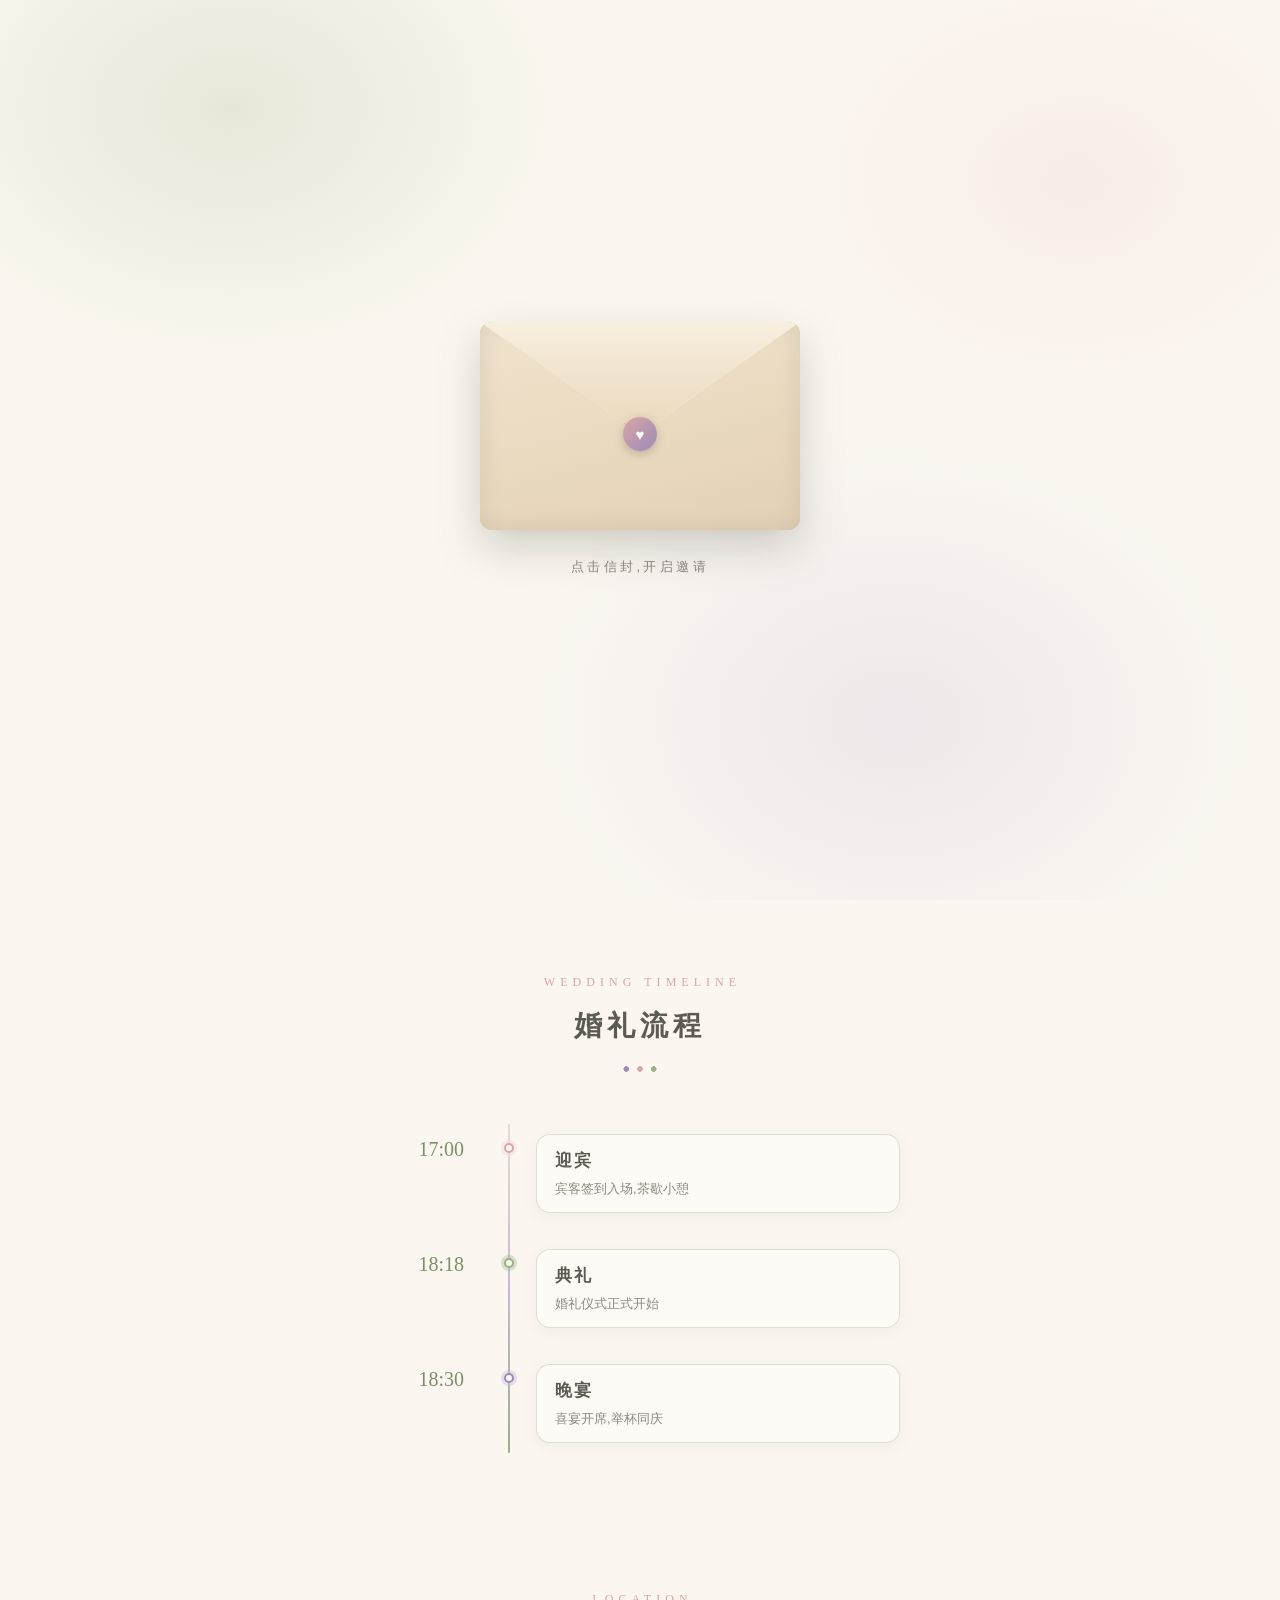
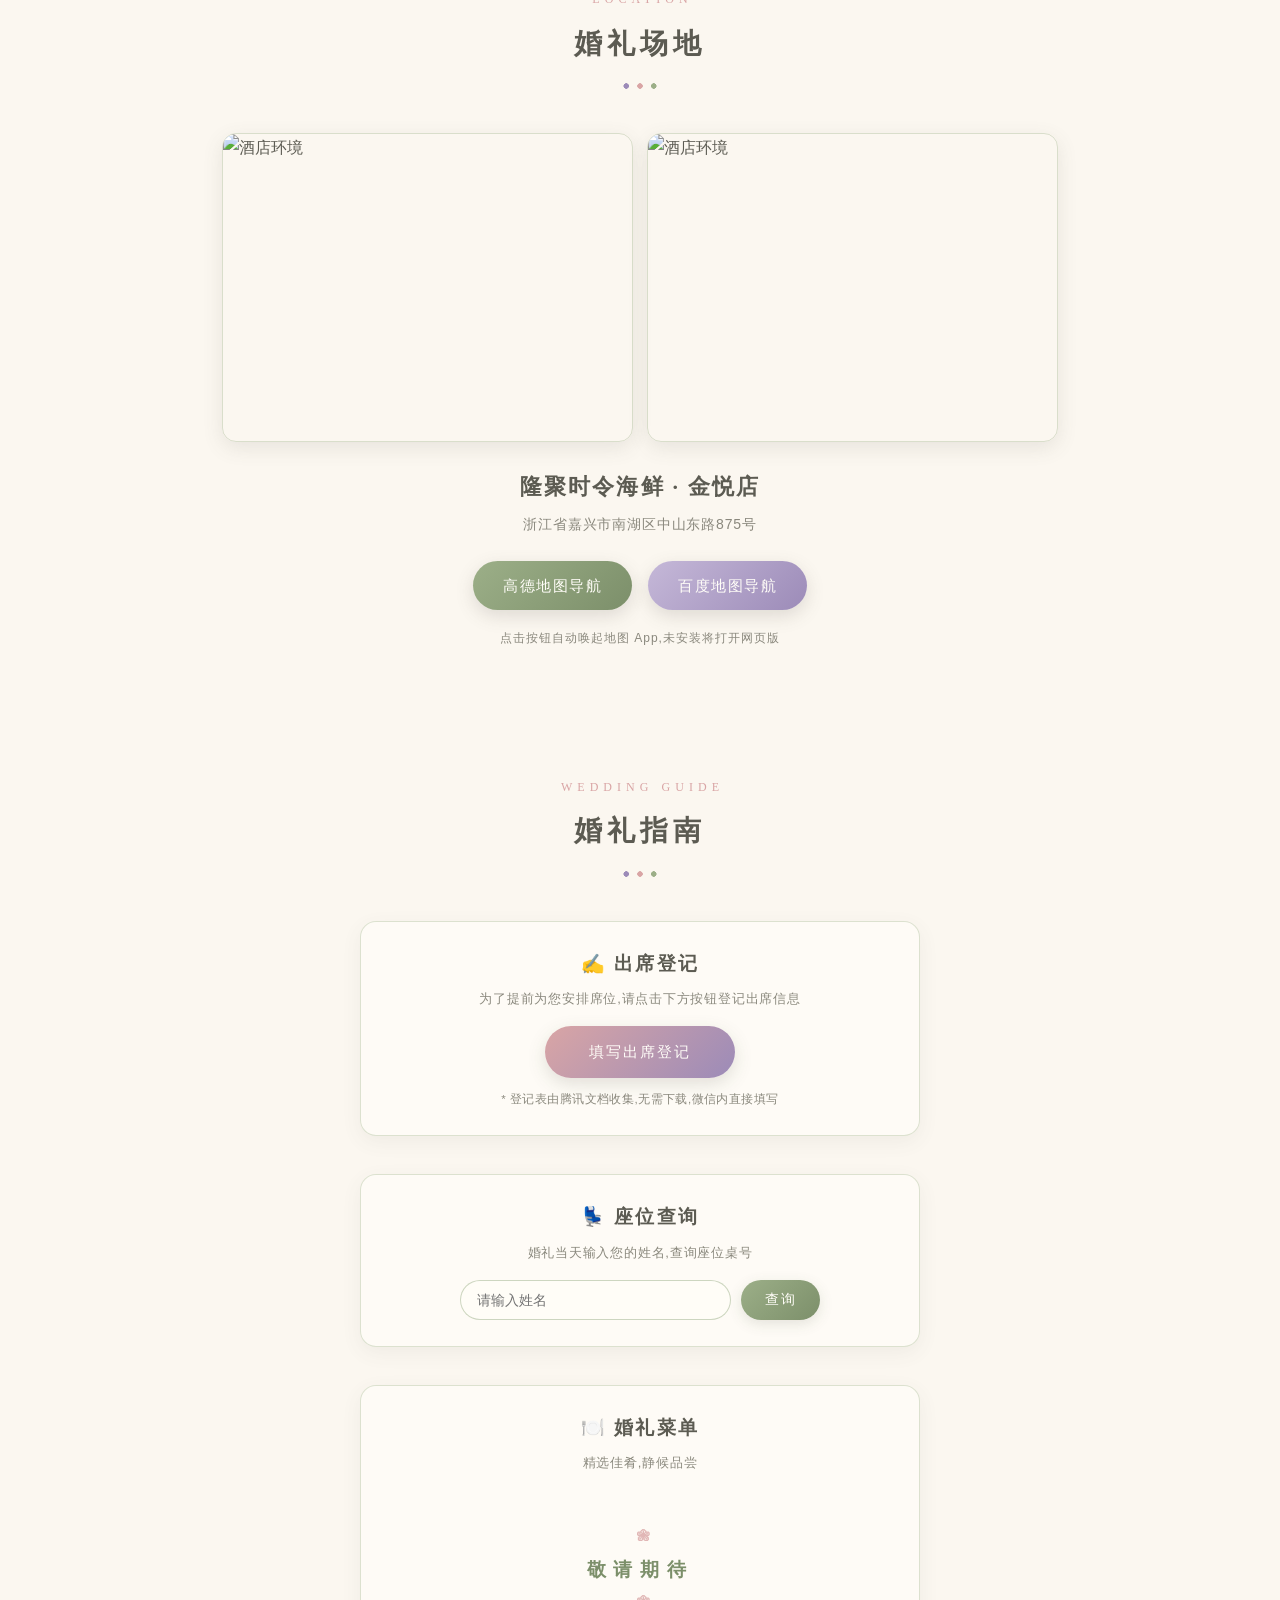
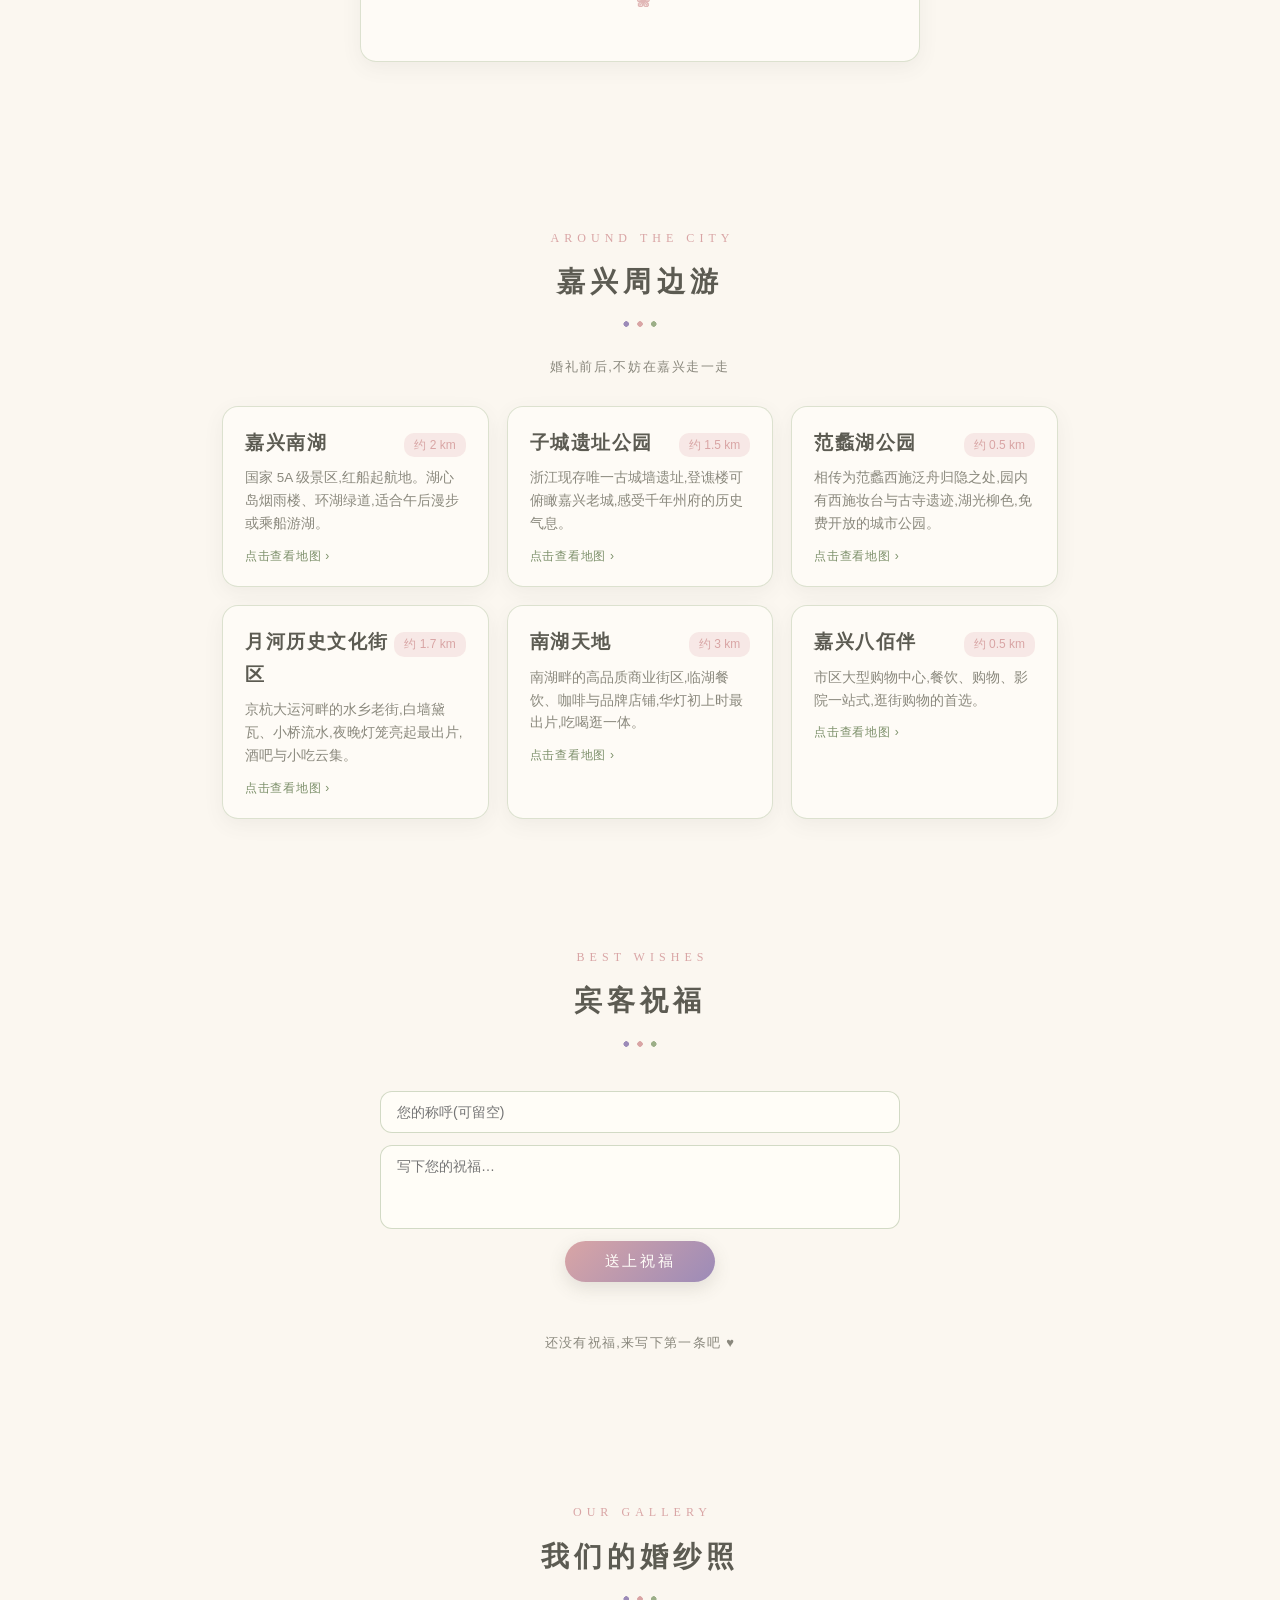
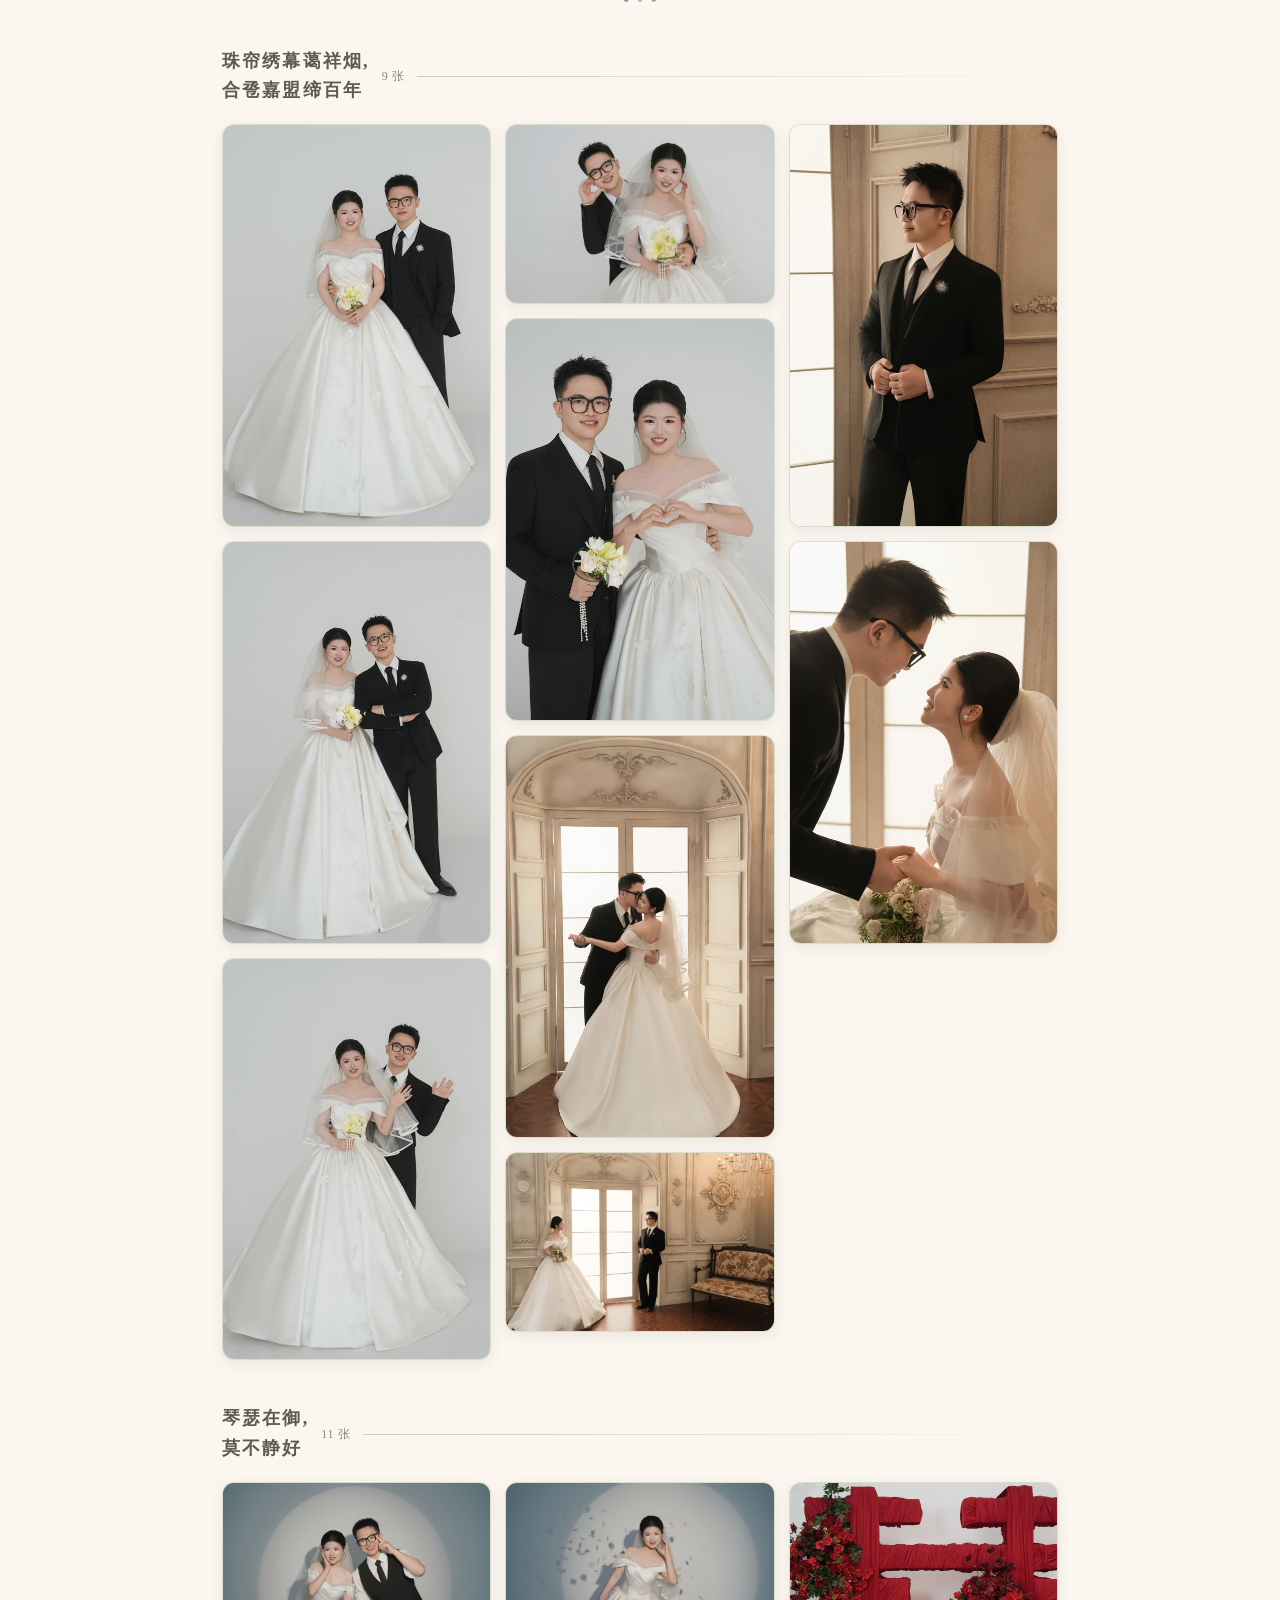
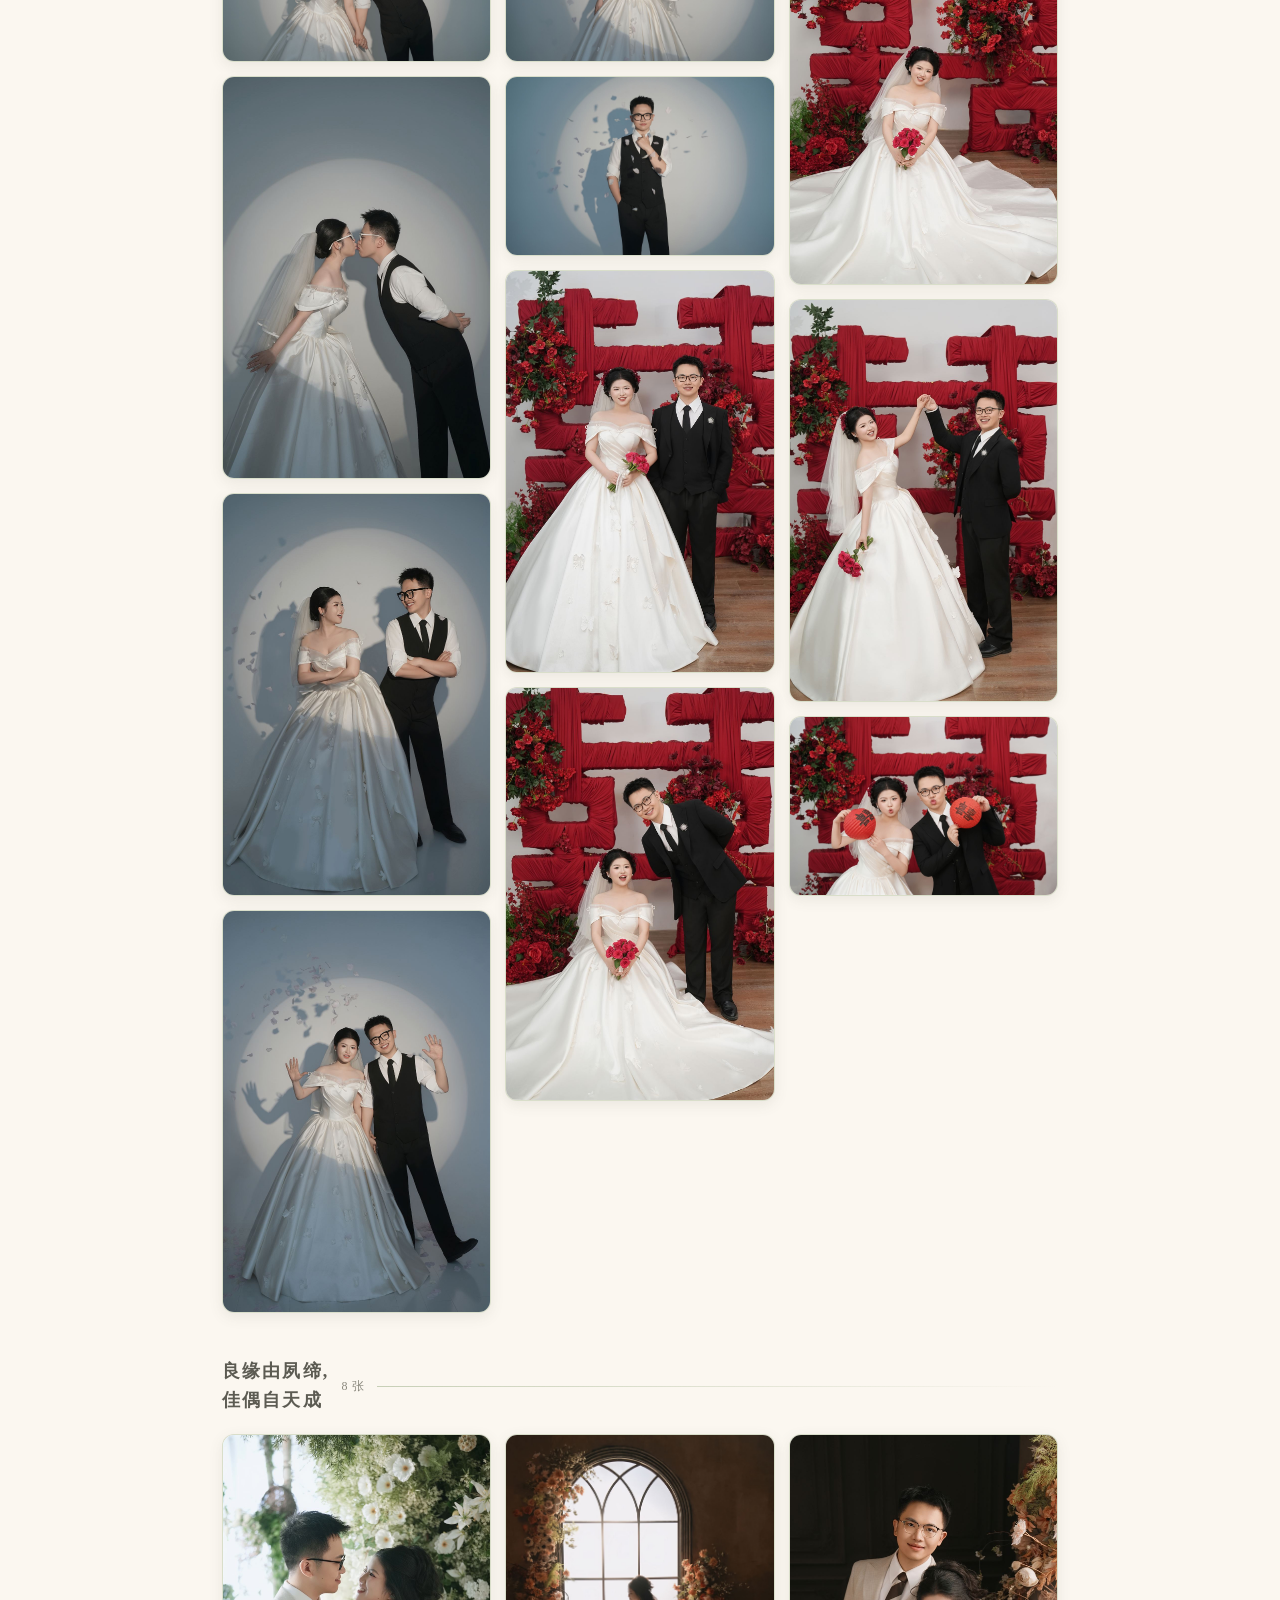
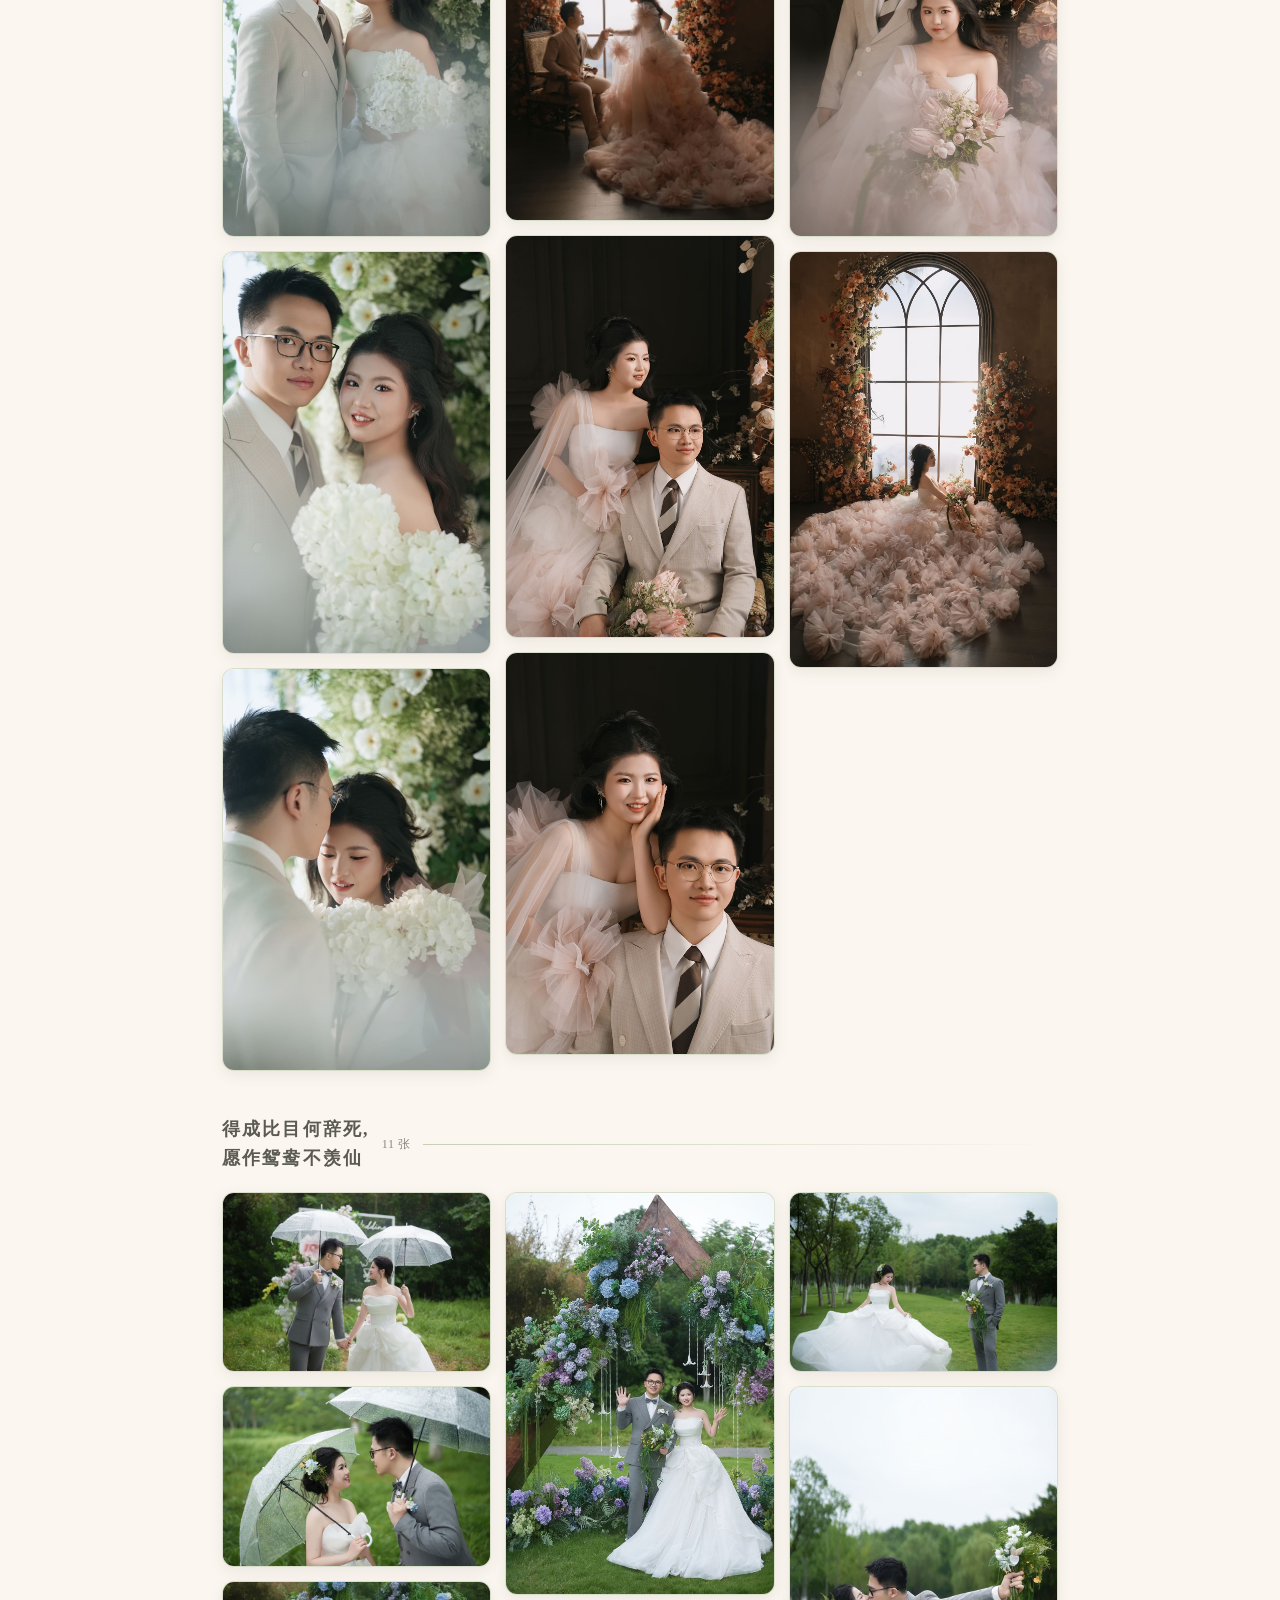
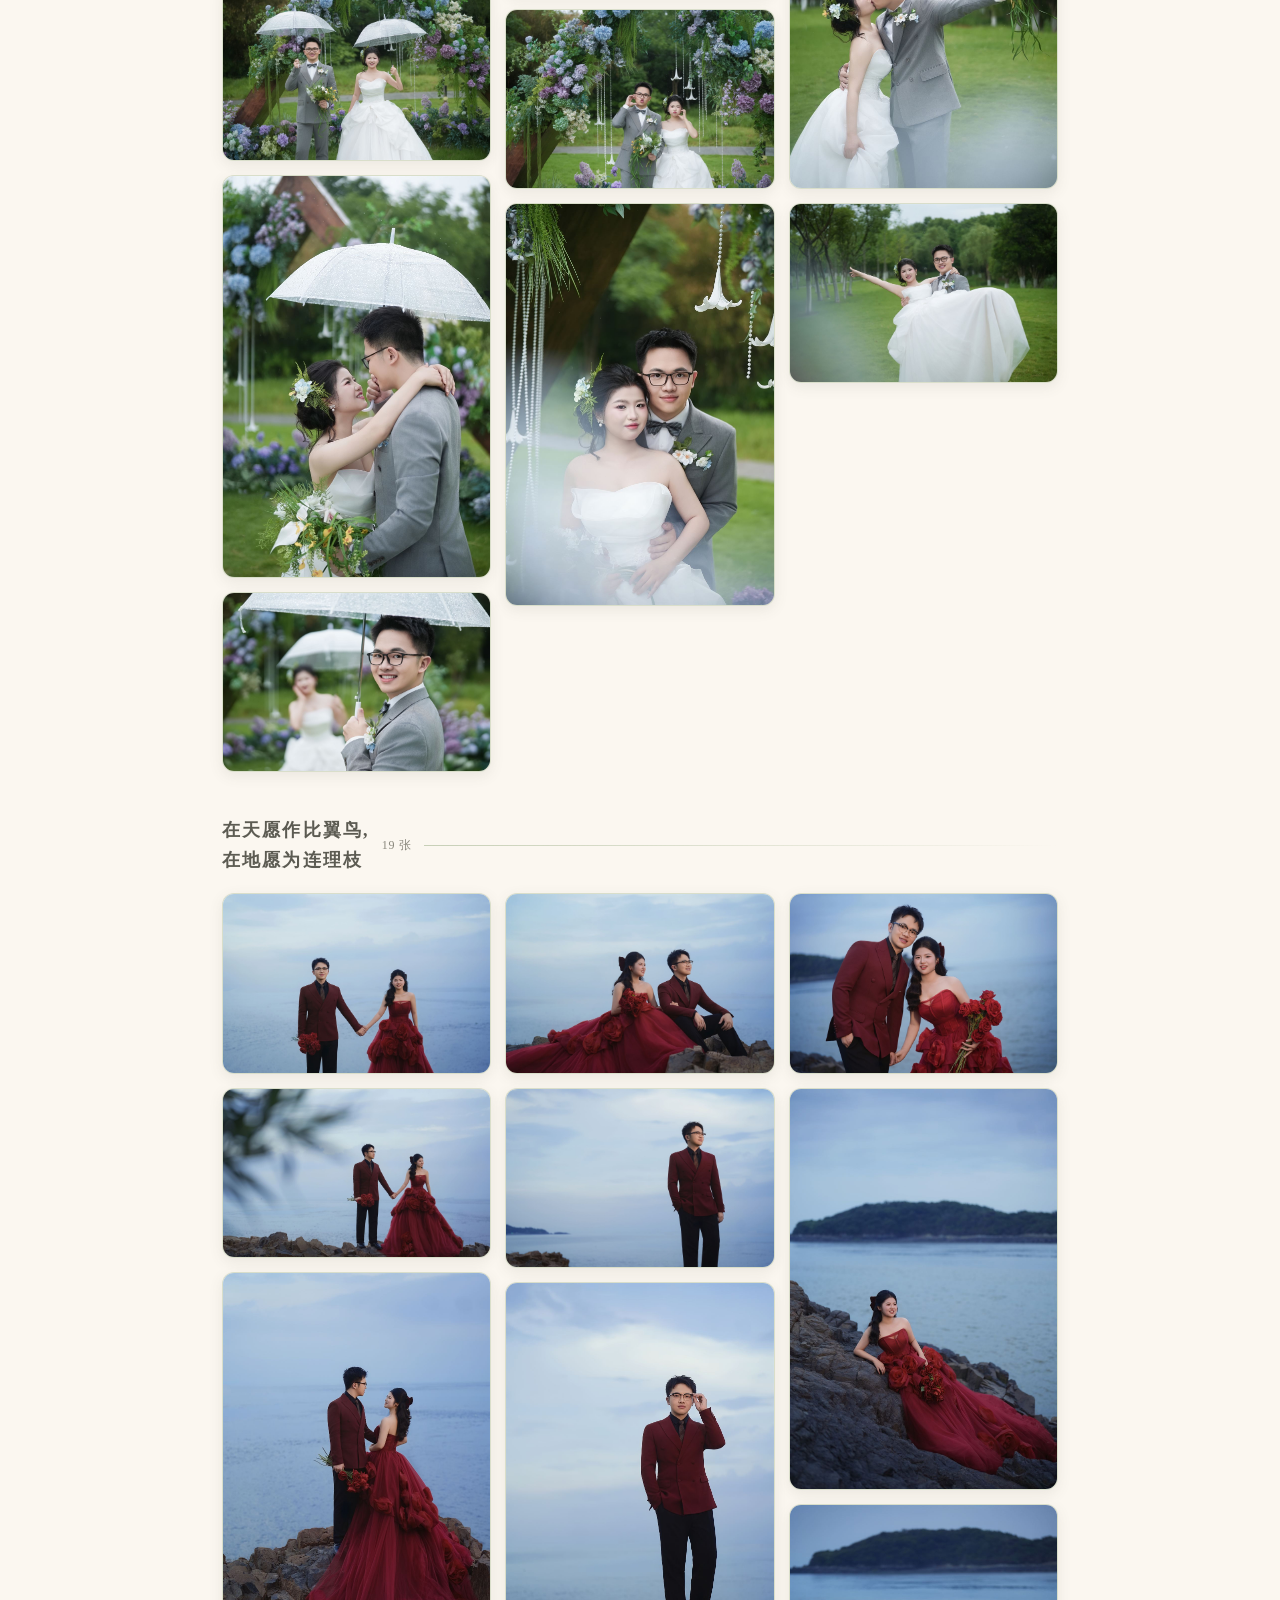
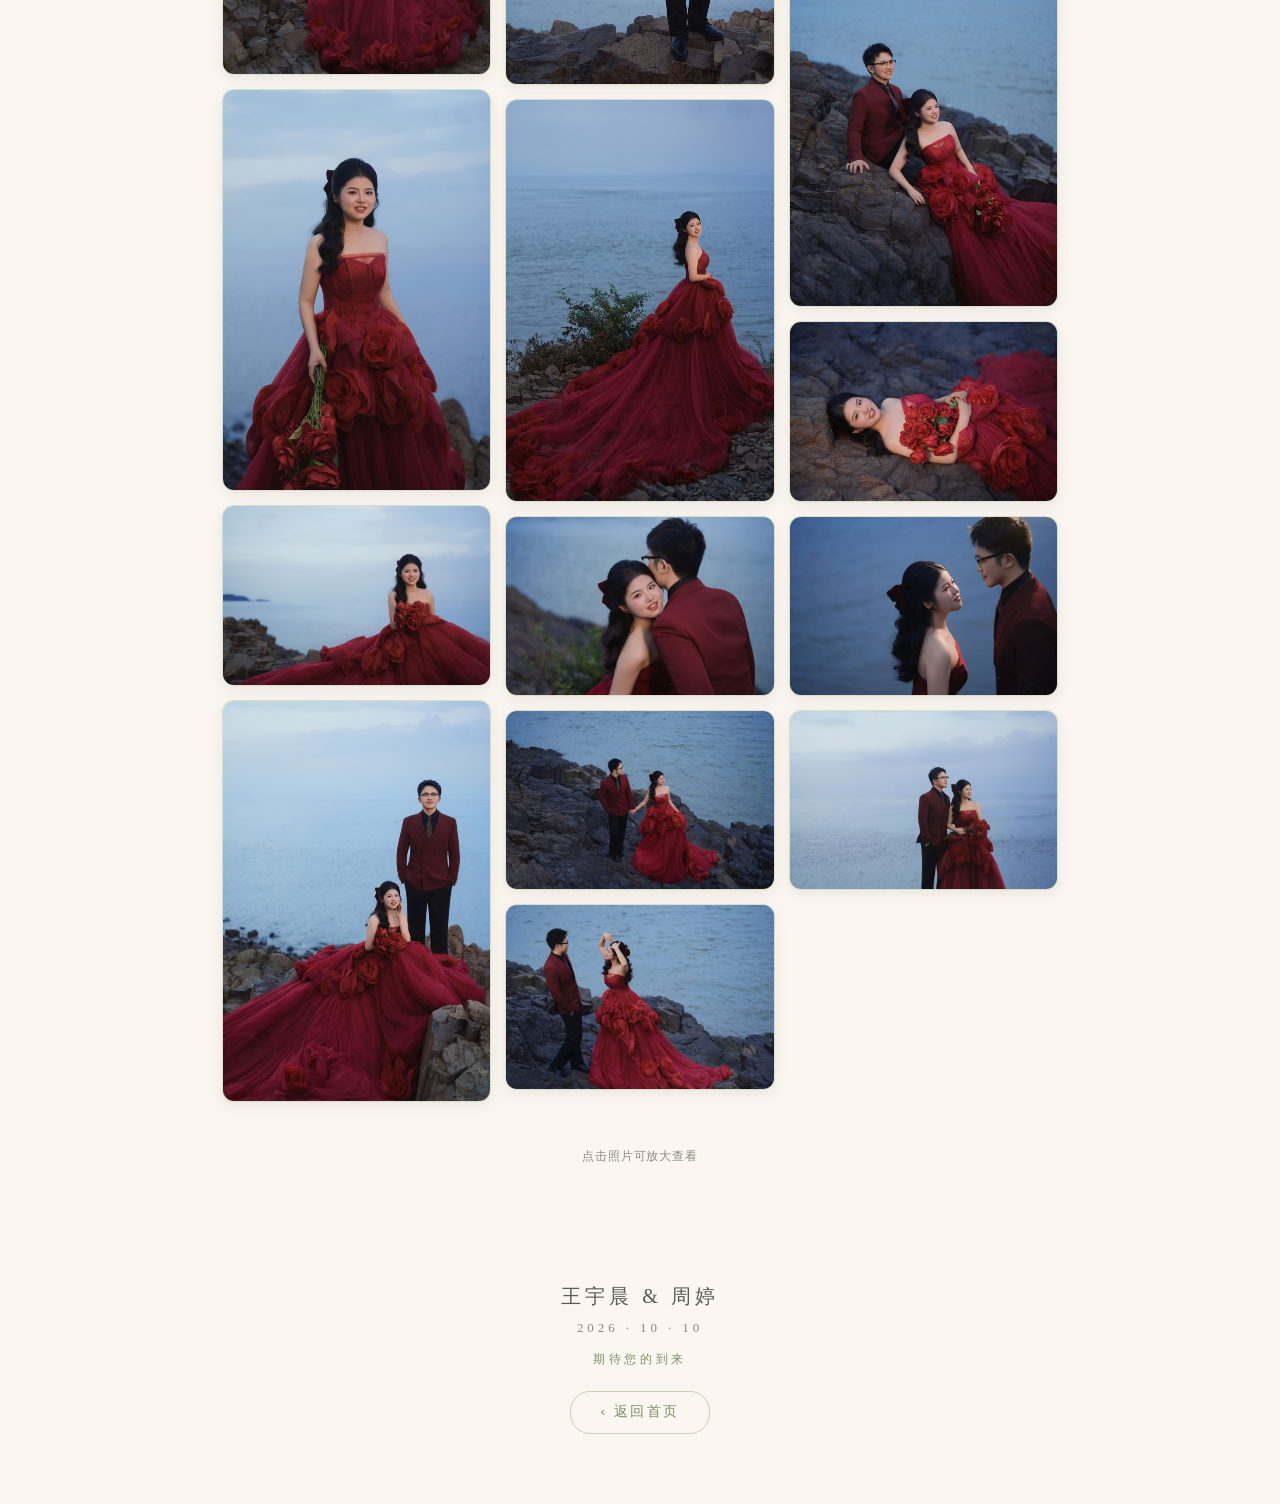
==== index.html @ 60a6f79b "婚礼请柬:印象派花园风单页,含信封开场/相册/指南/留言 - 信封开场动画 + guest 参数 - 首页照片背景 + 6 个子项目入口 - 婚纱照 5 组诗句分组网格相册 - 婚礼指南:出席登记(腾" ====
<!DOCTYPE html>
<html lang="zh-CN">
<head>
<meta charset="UTF-8">
<meta name="viewport" content="width=device-width, initial-scale=1.0, viewport-fit=cover">
<title>王宇晨 &amp; 周婷 · 婚礼邀请函</title>
<meta name="description" content="诚挚邀请您参加王宇晨与周婷的婚礼 · 2026年10月10日 18:18 · 嘉兴隆聚时令海鲜金悦店">
<meta property="og:title" content="王宇晨 &amp; 周婷 · 婚礼邀请函">
<meta property="og:description" content="2026年10月10日 18:18 · 嘉兴市南湖区中山东路875号 隆聚时令海鲜金悦店">
<meta property="og:image" content="images/wedding/w01.jpg">
<meta property="og:type" content="website">
<link rel="stylesheet" href="css/style.css">
</head>
<body>

<!-- 背景音乐开关(音乐文件就绪后自动显示) -->
<button id="music-btn" class="music-btn" aria-label="背景音乐开关" hidden>
  <span class="music-icon">♪</span>
</button>

<!-- 顶部锚点导航 -->
<nav id="topnav" class="topnav">
  <a href="#hero" class="active">首页</a>
  <a href="#schedule">流程</a>
  <a href="#hotel">位置</a>
  <a href="#guide">指南</a>
  <a href="#travel">周边</a>
  <a href="#wishes">祝福</a>
  <a href="#photos">相册</a>
</nav>

<!-- 花瓣飘落容器 -->
<div id="petals" class="petals" aria-hidden="true"></div>

<main>
  <!-- ============ 首页(参考图形式:照片背景 + 子项目入口) ============ -->
  <section id="hero" class="hero">
    <div class="hero-bg"></div>
    <div class="hero-shade"></div>
    <div class="hero-inner">
      <p class="hero-en">WEDDING INVITATION</p>
      <h1 class="hero-title"><span id="h-groom">王宇晨</span> <span class="amp">&amp;</span> <span id="h-bride">周婷</span></h1>
      <p class="hero-sub">诚挚邀请您见证我们的幸福时刻</p>
      <p class="hero-date">2026年10月10日 · 星期六 · 18:18</p>
      <div id="countdown" class="countdown" aria-label="婚礼倒计时">
        <div class="cd-item"><span id="cd-days">--</span><em>天</em></div>
        <div class="cd-item"><span id="cd-hours">--</span><em>时</em></div>
        <div class="cd-item"><span id="cd-mins">--</span><em>分</em></div>
        <div class="cd-item"><span id="cd-secs">--</span><em>秒</em></div>
      </div>
      <nav class="hero-menu" aria-label="子项目入口">
        <a class="hero-entry" href="#schedule">
          <span class="he-icon">🕊</span><span class="he-title">婚礼流程</span><span class="he-arrow">›</span>
        </a>
        <a class="hero-entry" href="#hotel">
          <span class="he-icon">📍</span><span class="he-title">酒店位置</span><span class="he-arrow">›</span>
        </a>
        <a class="hero-entry" href="#guide">
          <span class="he-icon">📋</span><span class="he-title">婚礼指南</span><span class="he-arrow">›</span>
        </a>
        <a class="hero-entry" href="#travel">
          <span class="he-icon">🗺</span><span class="he-title">周边旅游</span><span class="he-arrow">›</span>
        </a>
        <a class="hero-entry" href="#wishes">
          <span class="he-icon">✉️</span><span class="he-title">宾客祝福</span><span class="he-arrow">›</span>
        </a>
        <a class="hero-entry" href="#photos">
          <span class="he-icon">📷</span><span class="he-title">婚纱照</span><span class="he-arrow">›</span>
        </a>
      </nav>
      <p class="hero-venue">嘉兴 · 隆聚时令海鲜金悦店</p>
    </div>
  </section>

  <!-- ============ 婚礼流程 ============ -->
  <section id="schedule" class="section">
    <header class="sec-head">
      <p class="sec-en">WEDDING TIMELINE</p>
      <h2 class="sec-title">婚礼流程</h2>
      <span class="sec-deco" aria-hidden="true"></span>
    </header>
    <ol id="timeline" class="timeline"></ol>
  </section>

  <!-- ============ 酒店位置 ============ -->
  <section id="hotel" class="section">
    <header class="sec-head">
      <p class="sec-en">LOCATION</p>
      <h2 class="sec-title">婚礼场地</h2>
      <span class="sec-deco" aria-hidden="true"></span>
    </header>
    <div class="hotel-photos">
      <img src="images/hotel/hotel-1.jpg" alt="酒店环境" loading="lazy">
      <img src="images/hotel/hotel-2.jpg" alt="酒店环境" loading="lazy">
    </div>
    <h3 class="hotel-name">隆聚时令海鲜 · 金悦店</h3>
    <p class="hotel-addr">浙江省嘉兴市南湖区中山东路875号</p>
    <div class="hotel-btns">
      <a class="nav-btn gaode" href="https://uri.amap.com/search?keyword=隆聚时令海鲜金悦店" target="_blank" rel="noopener">高德地图导航</a>
      <a class="nav-btn baidu" href="https://api.map.baidu.com/uri?address=隆聚时令海鲜金悦店" target="_blank" rel="noopener">百度地图导航</a>
    </div>
    <p class="sec-tip">点击按钮自动唤起地图 App,未安装将打开网页版</p>
  </section>

  <!-- ============ 婚礼指南:出席登记 / 座位查询 / 菜单 ============ -->
  <section id="guide" class="section">
    <header class="sec-head">
      <p class="sec-en">WEDDING GUIDE</p>
      <h2 class="sec-title">婚礼指南</h2>
      <span class="sec-deco" aria-hidden="true"></span>
    </header>

    <!-- 出席登记 -->
    <div class="guide-block">
      <h3 class="guide-title">✍️ 出席登记</h3>
      <p class="guide-desc">为了提前为您安排席位,请点击下方按钮登记出席信息</p>
      <a id="rsvp-btn" class="rsvp-btn" href="#" target="_blank" rel="noopener">填写出席登记</a>
      <p class="guide-note">* 登记表由腾讯文档收集,无需下载,微信内直接填写</p>
    </div>

    <!-- 座位查询 -->
    <div class="guide-block">
      <h3 class="guide-title">💺 座位查询</h3>
      <p class="guide-desc">婚礼当天输入您的姓名,查询座位桌号</p>
      <div class="seat-search">
        <input id="seat-input" type="text" maxlength="12" placeholder="请输入姓名" autocomplete="off">
        <button id="seat-btn" type="button">查询</button>
      </div>
      <div id="seat-result" class="seat-result" hidden></div>
    </div>

    <!-- 婚礼菜单 -->
    <div class="guide-block">
      <h3 class="guide-title">🍽️ 婚礼菜单</h3>
      <p class="guide-desc">精选佳肴,静候品尝</p>
      <div id="menu-list" class="menu-list"></div>
    </div>
  </section>

  <!-- ============ 周边旅游 ============ -->
  <section id="travel" class="section">
    <header class="sec-head">
      <p class="sec-en">AROUND THE CITY</p>
      <h2 class="sec-title">嘉兴周边游</h2>
      <span class="sec-deco" aria-hidden="true"></span>
    </header>
    <p class="travel-lead">婚礼前后,不妨在嘉兴走一走</p>
    <div id="travel-list" class="travel-list"></div>
  </section>

  <!-- ============ 宾客祝福 ============ -->
  <section id="wishes" class="section">
    <header class="sec-head">
      <p class="sec-en">BEST WISHES</p>
      <h2 class="sec-title">宾客祝福</h2>
      <span class="sec-deco" aria-hidden="true"></span>
    </header>
    <form id="wish-form" class="wish-form">
      <input id="wish-name" type="text" maxlength="12" placeholder="您的称呼(可留空)" autocomplete="off">
      <textarea id="wish-text" rows="3" maxlength="200" placeholder="写下您的祝福…" required></textarea>
      <button type="submit" class="wish-submit">送上祝福</button>
    </form>
    <ul id="wish-list" class="wish-list"></ul>
  </section>

  <!-- ============ 婚纱照(最后) ============ -->
  <section id="photos" class="section">
    <header class="sec-head">
      <p class="sec-en">OUR GALLERY</p>
      <h2 class="sec-title">我们的婚纱照</h2>
      <span class="sec-deco" aria-hidden="true"></span>
    </header>
    <div id="album-groups" class="album-groups"></div>
    <p class="sec-tip">点击照片可放大查看</p>
  </section>

  <footer class="footer">
    <p class="footer-names">王宇晨 &amp; 周婷</p>
    <p class="footer-date">2026 · 10 · 10</p>
    <p class="footer-line">期待您的到来</p>
    <p class="footer-back"><a href="#hero">‹ 返回首页</a></p>
  </footer>
</main>

<!-- ============ 信封开场 ============ -->
<div id="envelope-scene" class="env-scene" hidden>
  <div id="envelope" class="env">
    <div class="env-body"></div>
    <div class="env-front"></div>
    <div class="env-letter">
      <div class="env-letter-inner">
        <p class="el-names"><span id="el-groom">王宇晨</span> &amp; <span id="el-bride">周婷</span></p>
        <p class="el-date">2026 · 10 · 10</p>
      </div>
    </div>
    <div class="env-flap"></div>
    <div class="env-seal">♥</div>
  </div>
  <p class="env-hint">点击信封,开启邀请</p>
</div>

<!-- 展开的完整信纸 -->
<div id="letter-card" class="letter-card" hidden>
  <div class="letter-card-inner">
    <span class="sec-deco" aria-hidden="true"></span>
    <p class="lc-dear">尊敬的 <span id="lc-guest">亲朋好友</span>:</p>
    <p class="lc-invite">诚邀您参加</p>
    <p class="lc-names"><span id="lc-groom">王宇晨</span> <span class="amp">&amp;</span> <span id="lc-bride">周婷</span></p>
    <p class="lc-invite">的婚礼</p>
    <div class="lc-info">
      <p class="lc-time">时间:2026年10月10日(星期六)18:18</p>
      <p class="lc-addr">地点:浙江省嘉兴市南湖区中山东路875号</p>
      <p class="lc-hotel">隆聚时令海鲜 · 金悦店</p>
    </div>
    <p class="lc-sign">期待您的到来</p>
    <button id="lc-close" class="lc-close">收 起 信 纸</button>
  </div>
</div>

<!-- 图片放大查看层 -->
<div id="lightbox" class="lightbox" hidden>
  <img id="lightbox-img" src="" alt="放大查看">
  <button id="lightbox-close" class="lightbox-close" aria-label="关闭">×</button>
  <button id="lightbox-prev" class="lightbox-arrow prev" aria-label="上一张">‹</button>
  <button id="lightbox-next" class="lightbox-arrow next" aria-label="下一张">›</button>
  <div id="lightbox-counter" class="lightbox-counter"></div>
</div>

<script src="js/main.js"></script>
</body>
</html>
---- css/style.css ----
/* ============================================================
   婚礼请柬 · 印象派花园风
   主色:鼠尾草绿 #9CAF88 / 睡莲粉 #F0D6D6 / 薰衣草紫 #C5B8D8 / 奶油白 #FBF7F0
   ============================================================ */

:root {
  --cream: #FBF7F0;
  --sage: #9CAF88;
  --sage-deep: #7C8F6A;
  --pink: #F0D6D6;
  --pink-deep: #D9A5A5;
  --lavender: #C5B8D8;
  --lavender-deep: #9C8BB8;
  --gold: #C9B48A;
  --ink: #5C5B52;
  --ink-soft: #8A887D;
  --card: rgba(255, 253, 248, 0.78);
  --serif: "Songti SC", "STSong", "Noto Serif CJK SC", "SimSun", Georgia, serif;
  --sans: -apple-system, "PingFang SC", "Hiragino Sans GB", "Microsoft YaHei", sans-serif;
}

* { margin: 0; padding: 0; box-sizing: border-box; }

/* hidden 属性必须优先于任何 display 声明,否则如 lightbox 会常驻显示 */
[hidden] { display: none !important; }

html { scroll-behavior: smooth; }

body {
  font-family: var(--sans);
  color: var(--ink);
  background-color: var(--cream);
  line-height: 1.7;
  overflow-x: hidden;
  -webkit-tap-highlight-color: transparent;
}

/* ---------- 水彩晕染背景 ---------- */
body::before {
  content: "";
  position: fixed;
  inset: 0;
  z-index: -1;
  pointer-events: none;
  background:
    radial-gradient(600px 420px at 12% 6%,  rgba(156, 175, 136, .20), transparent 62%),
    radial-gradient(520px 400px at 88% 12%, rgba(240, 214, 214, .28), transparent 62%),
    radial-gradient(720px 520px at 78% 38%, rgba(197, 184, 216, .20), transparent 66%),
    radial-gradient(560px 440px at 8%  58%, rgba(240, 214, 214, .18), transparent 62%),
    radial-gradient(640px 460px at 85% 82%, rgba(156, 175, 136, .18), transparent 64%),
    radial-gradient(500px 380px at 30% 95%, rgba(197, 184, 216, .14), transparent 62%);
}

/* ---------- 花瓣飘落 ---------- */
.petals {
  position: fixed;
  inset: 0;
  z-index: 1;
  pointer-events: none;
  overflow: hidden;
}
.petal {
  position: absolute;
  top: -4vh;
  display: block;
  border-radius: 100% 4% 100% 4%;
  opacity: .75;
  animation: fall linear forwards;
}
@keyframes fall {
  0%   { transform: translate3d(0, -4vh, 0) rotate(0deg); }
  20%  { transform: translate3d(34px, 18vh, 0) rotate(110deg); }
  40%  { transform: translate3d(-22px, 40vh, 0) rotate(230deg); }
  60%  { transform: translate3d(30px, 62vh, 0) rotate(360deg); }
  80%  { transform: translate3d(-26px, 84vh, 0) rotate(480deg); }
  100% { transform: translate3d(12px, 108vh, 0) rotate(600deg); opacity: 0; }
}

/* ---------- 音乐按钮 ---------- */
.music-btn {
  position: fixed;
  top: calc(env(safe-area-inset-top, 0px) + 12px);
  right: 14px;
  z-index: 60;
  width: 42px;
  height: 42px;
  border: 1px solid rgba(156, 175, 136, .55);
  border-radius: 50%;
  background: rgba(251, 247, 240, .85);
  color: var(--sage-deep);
  font-size: 20px;
  cursor: pointer;
  backdrop-filter: blur(4px);
  box-shadow: 0 2px 10px rgba(92, 91, 82, .10);
}
.music-btn .music-icon { display: inline-block; }
.music-btn.playing .music-icon {
  animation: spin 3.5s linear infinite;
}
.music-btn:not(.playing) .music-icon {
  opacity: .45;
  text-decoration: line-through;
}
@keyframes spin { to { transform: rotate(360deg); } }

/* ---------- 信封开场 ---------- */
.env-scene {
  position: fixed;
  inset: 0;
  z-index: 180;
  display: flex;
  flex-direction: column;
  align-items: center;
  justify-content: center;
  gap: 26px;
  background:
    radial-gradient(560px 420px at 18% 12%, rgba(156, 175, 136, .22), transparent 62%),
    radial-gradient(520px 400px at 84% 20%, rgba(240, 214, 214, .3), transparent 62%),
    radial-gradient(600px 460px at 70% 80%, rgba(197, 184, 216, .24), transparent 64%),
    var(--cream);
  transition: opacity .6s;
}
.env-scene.done { opacity: 0; pointer-events: none; }
.env {
  position: relative;
  width: min(320px, 80vw);
  height: 208px;
  cursor: pointer;
  perspective: 900px;
  animation: env-in .7s ease-out;
}
@keyframes env-in {
  from { transform: translateY(36px) scale(.92); opacity: 0; }
  to   { transform: translateY(0) scale(1); opacity: 1; }
}
.env-body {
  position: absolute;
  inset: 0;
  background: linear-gradient(160deg, #F4E9D7, #EADCC4);
  border: 1px solid rgba(156, 175, 136, .5);
  border-radius: 12px;
  box-shadow: 0 18px 44px rgba(92, 91, 82, .26);
}
.env-front {
  position: absolute;
  inset: 0;
  z-index: 3;
  clip-path: polygon(0 0, 50% 54%, 100% 0, 100% 100%, 0 100%);
  background: linear-gradient(165deg, #F0E3CD, #E3D1B4);
  border-radius: 12px;
  box-shadow: inset 0 0 22px rgba(92, 91, 82, .14);
}
.env-letter {
  position: absolute;
  left: 6%;
  right: 6%;
  bottom: 10px;
  height: 68%;
  z-index: 2;
  background: linear-gradient(170deg, #FDFAF2, #F7EFDF);
  border-radius: 6px;
  box-shadow: 0 4px 14px rgba(92, 91, 82, .16);
  transition: transform .85s cubic-bezier(.22, .9, .3, 1.05) .12s;
}
.env-letter-inner {
  height: 100%;
  display: flex;
  flex-direction: column;
  align-items: center;
  justify-content: center;
  gap: 8px;
  text-align: center;
  padding: 12px;
}
.el-names {
  font-family: var(--serif);
  font-size: 21px;
  font-weight: 600;
  letter-spacing: .1em;
  color: var(--ink);
}
.el-date {
  font-family: Georgia, serif;
  font-size: 12px;
  letter-spacing: .3em;
  color: var(--sage-deep);
}
.env-flap {
  position: absolute;
  top: 0;
  left: 0;
  right: 0;
  height: 54%;
  z-index: 5;
  clip-path: polygon(0 0, 100% 0, 50% 100%);
  background: linear-gradient(180deg, #F8EFDE, #E9D8BC);
  border-radius: 12px 12px 0 0;
  transform-origin: top center;
  transition: transform .7s ease, z-index 0s .4s;
}
.env.opened .env-flap {
  transform: rotateX(180deg);
  z-index: 1;
}
.env-seal {
  position: absolute;
  left: 50%;
  top: calc(54% - 17px);
  transform: translateX(-50%);
  z-index: 6;
  width: 34px;
  height: 34px;
  border-radius: 50%;
  display: flex;
  align-items: center;
  justify-content: center;
  background: linear-gradient(135deg, var(--pink-deep), var(--lavender-deep));
  color: #FFFDF8;
  font-size: 15px;
  box-shadow: 0 3px 10px rgba(92, 91, 82, .3);
  transition: opacity .3s .35s, transform .3s .35s;
}
.env.opened .env-seal {
  opacity: 0;
  transform: translateX(-50%) scale(.4);
}
.env.opened .env-letter {
  transform: translateY(-76%);
  z-index: 4;
}
.env-hint {
  font-size: 13px;
  letter-spacing: .26em;
  color: var(--ink-soft);
  animation: hint-pulse 2.2s ease-in-out infinite;
}
@keyframes hint-pulse {
  0%, 100% { opacity: .55; }
  50% { opacity: 1; }
}

/* ---------- 展开的完整信纸 ---------- */
.letter-card {
  position: fixed;
  inset: 0;
  z-index: 185;
  display: flex;
  align-items: center;
  justify-content: center;
  padding: 24px;
  background: rgba(60, 58, 52, .35);
  backdrop-filter: blur(3px);
  animation: lc-in .5s ease-out;
}
@keyframes lc-in {
  from { opacity: 0; }
  to   { opacity: 1; }
}
.letter-card-inner {
  width: min(430px, 92vw);
  max-height: 86vh;
  overflow-y: auto;
  text-align: center;
  padding: 40px 30px 34px;
  border-radius: 14px;
  background:
    radial-gradient(420px 260px at 90% 4%, rgba(240, 214, 214, .35), transparent 60%),
    radial-gradient(380px 240px at 6% 96%, rgba(197, 184, 216, .3), transparent 60%),
    linear-gradient(170deg, #FDFAF2, #F8F0E2);
  border: 1px solid rgba(156, 175, 136, .5);
  box-shadow: 0 24px 70px rgba(40, 38, 32, .35);
  animation: lc-pop .55s cubic-bezier(.2, .9, .3, 1.15);
}
@keyframes lc-pop {
  from { transform: translateY(26px) scale(.94); opacity: 0; }
  to   { transform: translateY(0) scale(1); opacity: 1; }
}
.lc-dear {
  font-family: var(--serif);
  font-size: 16.5px;
  letter-spacing: .08em;
  color: var(--ink);
  margin: 18px 0 16px;
  text-align: left;
  text-indent: 2em;
}
.lc-invite {
  font-size: 14.5px;
  letter-spacing: .3em;
  text-indent: .3em;
  color: var(--ink-soft);
  margin: 6px 0;
}
.lc-names {
  font-family: var(--serif);
  font-weight: 600;
  font-size: 30px;
  letter-spacing: .14em;
  color: var(--ink);
  margin: 10px 0;
}
.lc-names .amp {
  display: inline-block;
  font-family: Georgia, serif;
  font-size: .6em;
  color: var(--pink-deep);
  vertical-align: middle;
  padding: 0 5px;
}
.lc-info {
  margin: 20px auto 4px;
  padding: 16px 18px;
  border-radius: 12px;
  background: rgba(255, 253, 248, .7);
  border: 1px dashed rgba(156, 175, 136, .6);
  font-size: 13.5px;
  line-height: 2;
  color: var(--ink);
}
.lc-info .lc-time { color: var(--sage-deep); font-weight: 600; letter-spacing: .06em; }
.lc-sign {
  margin-top: 22px;
  font-family: var(--serif);
  font-size: 15px;
  letter-spacing: .3em;
  text-indent: .3em;
  color: var(--sage-deep);
}
.lc-close {
  margin-top: 22px;
  padding: 10px 36px;
  border: 1px solid rgba(156, 175, 136, .6);
  border-radius: 22px;
  background: transparent;
  color: var(--sage-deep);
  font-family: var(--serif);
  font-size: 14px;
  letter-spacing: .22em;
  text-indent: .22em;
  cursor: pointer;
  transition: background .3s, color .3s;
}
.lc-close:hover { background: var(--sage); color: var(--cream); }

/* ---------- 顶部导航 ---------- */
.topnav {
  position: fixed;
  top: 0;
  left: 0;
  right: 0;
  z-index: 50;
  display: flex;
  justify-content: center;
  gap: 2px;
  padding: calc(env(safe-area-inset-top, 0px) + 8px) 8px 8px;
  background: linear-gradient(to bottom, rgba(251, 247, 240, .96), rgba(251, 247, 240, .88));
  backdrop-filter: blur(6px);
  box-shadow: 0 1px 0 rgba(156, 175, 136, .25);
  overflow-x: auto;
  scrollbar-width: none;
}
.topnav::-webkit-scrollbar { display: none; }
.topnav a {
  flex: 0 0 auto;
  padding: 6px 10px;
  font-size: 13px;
  color: var(--ink-soft);
  text-decoration: none;
  border-radius: 16px;
  white-space: nowrap;
  transition: color .25s, background .25s;
}
.topnav a.active {
  color: var(--cream);
  background: var(--sage);
}
.topnav a:not(.active):hover { color: var(--sage-deep); }

/* ---------- 通用 section ---------- */
.section {
  position: relative;
  max-width: 880px;
  margin: 0 auto;
  padding: 72px 22px 56px;
}
.sec-head { text-align: center; margin-bottom: 34px; }
.sec-en {
  font-family: Georgia, serif;
  font-size: 12px;
  letter-spacing: .42em;
  text-indent: .42em;
  color: var(--pink-deep);
  margin-bottom: 10px;
}
.sec-title {
  font-family: var(--serif);
  font-weight: 600;
  font-size: 28px;
  letter-spacing: .18em;
  color: var(--ink);
}
.sec-deco {
  display: inline-block;
  margin-top: 14px;
  width: 46px;
  height: 10px;
  background:
    radial-gradient(circle at 20% 50%, var(--lavender-deep) 2.5px, transparent 3px),
    radial-gradient(circle at 50% 50%, var(--pink-deep) 2.5px, transparent 3px),
    radial-gradient(circle at 80% 50%, var(--sage) 2.5px, transparent 3px);
}
.sec-tip {
  text-align: center;
  font-size: 12px;
  color: var(--ink-soft);
  margin-top: 18px;
  letter-spacing: .08em;
}

/* ---------- 首页(照片背景 + 子项目入口) ---------- */
.hero {
  min-height: 100vh;
  min-height: 100svh;
  display: flex;
  align-items: center;
  justify-content: center;
  padding: 90px 24px 40px;
  position: relative;
  overflow: hidden;
}
.hero-bg {
  position: absolute;
  inset: 0;
  /* 背景图由 js/main.js 的 CONFIG.coverImage 设置 */
  background: center / cover no-repeat, linear-gradient(160deg, #A8B89A, #E3CCD0 45%, #CFC3DE);
  transform: scale(1.03);
  opacity: 0;
  transition: opacity 1.2s ease;
}
.hero-bg.loaded { opacity: 1; }
.hero-shade {
  position: absolute;
  inset: 0;
  background: linear-gradient(to bottom, rgba(60, 58, 52, .38), rgba(60, 58, 52, .12) 30%, rgba(60, 58, 52, .18) 68%, rgba(60, 58, 52, .55));
}
.hero-inner {
  position: relative;
  z-index: 2;
  text-align: center;
  max-width: 560px;
  width: 100%;
  color: #FFFDF8;
  text-shadow: 0 2px 12px rgba(40, 38, 32, .45);
}
.hero-en {
  font-family: Georgia, serif;
  font-size: 12px;
  letter-spacing: .5em;
  text-indent: .5em;
  opacity: .94;
  margin-bottom: 20px;
}
.hero-title {
  font-family: var(--serif);
  font-weight: 600;
  font-size: clamp(30px, 8vw, 46px);
  letter-spacing: .1em;
  margin-bottom: 14px;
}
.hero-title .amp {
  display: inline-block;
  font-family: Georgia, serif;
  font-size: .62em;
  color: #F5D9D9;
  vertical-align: middle;
  padding: 0 6px;
}
.hero-sub {
  font-size: 14px;
  letter-spacing: .22em;
  opacity: .92;
  margin-bottom: 10px;
}
.hero-date {
  font-family: var(--serif);
  font-size: 16px;
  letter-spacing: .12em;
  opacity: .95;
  margin-bottom: 22px;
}
.countdown {
  display: flex;
  justify-content: center;
  gap: 12px;
  margin-bottom: 30px;
}
.cd-item {
  width: 58px;
  padding: 8px 0 7px;
  border-radius: 12px;
  background: rgba(251, 247, 240, .18);
  border: 1px solid rgba(255, 253, 248, .35);
  backdrop-filter: blur(6px);
}
.cd-item span {
  display: block;
  font-family: Georgia, "Times New Roman", serif;
  font-size: 22px;
  line-height: 1.2;
}
.cd-item em {
  font-style: normal;
  font-size: 11px;
  letter-spacing: .2em;
  opacity: .85;
}
.hero-menu {
  display: flex;
  flex-direction: column;
  gap: 10px;
  text-align: left;
  margin-bottom: 22px;
}
.hero-entry {
  display: flex;
  align-items: center;
  gap: 14px;
  padding: 12px 18px;
  border-radius: 14px;
  background: rgba(251, 247, 240, .18);
  border: 1px solid rgba(255, 253, 248, .35);
  backdrop-filter: blur(8px);
  color: #FFFDF8;
  text-decoration: none;
  text-shadow: 0 1px 8px rgba(40, 38, 32, .4);
  transition: background .3s, transform .3s;
}
.hero-entry:hover {
  background: rgba(251, 247, 240, .3);
  transform: translateX(4px);
}
.he-icon { font-size: 18px; width: 26px; text-align: center; }
.he-title {
  flex: 1;
  font-family: var(--serif);
  font-size: 16.5px;
  font-weight: 600;
  letter-spacing: .16em;
}
.he-arrow { font-size: 20px; opacity: .8; }
.hero-venue {
  font-size: 12.5px;
  letter-spacing: .14em;
  opacity: .85;
}

/* ---------- 婚纱照分组网格相册 ---------- */
.album-group { margin-bottom: 44px; }
.album-head {
  display: flex;
  align-items: center;
  gap: 12px;
  margin-bottom: 18px;
}
.album-title {
  font-family: var(--serif);
  font-size: 18px;
  font-weight: 600;
  letter-spacing: .12em;
  line-height: 1.65;
  color: var(--ink);
}
.album-count {
  font-size: 12px;
  color: var(--ink-soft);
  font-family: Georgia, serif;
  letter-spacing: .06em;
}
.album-line {
  flex: 1;
  height: 1px;
  background: linear-gradient(to right, rgba(156, 175, 136, .55), transparent);
}
.album-grid {
  columns: 2;
  column-gap: 12px;
}
.album-grid .photo-item {
  display: block;
  width: 100%;
  margin-bottom: 12px;
  border-radius: 12px;
  cursor: zoom-in;
  border: 1px solid rgba(156, 175, 136, .35);
  box-shadow: 0 4px 14px rgba(92, 91, 82, .1);
  transition: transform .3s, box-shadow .3s;
  break-inside: avoid;
  background: rgba(251, 247, 240, .5);
  min-height: 60px;
}
.album-grid .photo-item:hover {
  transform: translateY(-3px);
  box-shadow: 0 10px 24px rgba(92, 91, 82, .16);
}
@media (min-width: 720px) {
  .album-grid { columns: 3; column-gap: 14px; }
  .album-grid .photo-item { margin-bottom: 14px; }
}

/* ---------- 流程时间轴 ---------- */
.timeline {
  list-style: none;
  position: relative;
  max-width: 520px;
  margin: 0 auto;
  padding-left: 0;
}
.timeline::before {
  content: "";
  position: absolute;
  left: 128px;
  top: 8px;
  bottom: 8px;
  width: 2px;
  background: linear-gradient(to bottom, var(--pink), var(--lavender), var(--sage));
  border-radius: 1px;
}
.timeline li {
  position: relative;
  display: flex;
  align-items: flex-start;
  padding: 18px 0 18px 156px;
}
.timeline .tl-time {
  position: absolute;
  left: 0;
  width: 108px;
  text-align: right;
  font-family: Georgia, "Times New Roman", serif;
  font-size: 20px;
  color: var(--sage-deep);
  padding-right: 24px;
  line-height: 1.5;
}
.timeline .tl-dot {
  position: absolute;
  left: 124px;
  top: 27px;
  width: 10px;
  height: 10px;
  border-radius: 50%;
  background: var(--cream);
  border: 2.5px solid var(--pink-deep);
  box-shadow: 0 0 0 3px rgba(240, 214, 214, .4);
}
.timeline li:nth-child(3n+2) .tl-dot { border-color: var(--sage); box-shadow: 0 0 0 3px rgba(156, 175, 136, .35); }
.timeline li:nth-child(3n)   .tl-dot { border-color: var(--lavender-deep); box-shadow: 0 0 0 3px rgba(197, 184, 216, .4); }
.tl-card {
  background: var(--card);
  border: 1px solid rgba(156, 175, 136, .35);
  border-radius: 14px;
  padding: 12px 18px;
  flex: 1;
  box-shadow: 0 4px 16px rgba(92, 91, 82, .06);
}
.tl-title {
  font-family: var(--serif);
  font-size: 17px;
  font-weight: 600;
  letter-spacing: .12em;
  color: var(--ink);
}
.tl-desc { font-size: 13px; color: var(--ink-soft); margin-top: 2px; }

/* ---------- 酒店位置 ---------- */
.hotel-photos {
  display: grid;
  grid-template-columns: 1fr 1fr;
  gap: 14px;
  margin-bottom: 26px;
}
.hotel-photos img {
  width: 100%;
  aspect-ratio: 4 / 3;
  object-fit: cover;
  border-radius: 14px;
  cursor: zoom-in;
  box-shadow: 0 6px 20px rgba(92, 91, 82, .12);
  border: 1px solid rgba(156, 175, 136, .35);
  transition: transform .3s;
}
.hotel-photos img:hover { transform: scale(1.02); }
.hotel-name {
  text-align: center;
  font-family: var(--serif);
  font-size: 22px;
  font-weight: 600;
  letter-spacing: .1em;
  color: var(--ink);
}
.hotel-addr {
  text-align: center;
  font-size: 14px;
  color: var(--ink-soft);
  letter-spacing: .06em;
  margin: 8px 0 24px;
}
.hotel-btns {
  display: flex;
  gap: 16px;
  justify-content: center;
  flex-wrap: wrap;
}
.nav-btn {
  display: inline-block;
  padding: 12px 30px;
  border-radius: 26px;
  font-size: 15px;
  letter-spacing: .1em;
  text-decoration: none;
  color: #FFFDF8;
  box-shadow: 0 6px 18px rgba(92, 91, 82, .18);
  transition: transform .25s, box-shadow .25s;
}
.nav-btn:hover { transform: translateY(-2px); box-shadow: 0 10px 24px rgba(92, 91, 82, .22); }
.nav-btn.gaode { background: linear-gradient(135deg, var(--sage), var(--sage-deep)); }
.nav-btn.baidu { background: linear-gradient(135deg, var(--lavender), var(--lavender-deep)); }

/* ---------- 婚礼指南 ---------- */
.guide-block {
  max-width: 560px;
  margin: 0 auto 38px;
  padding: 26px 24px;
  border-radius: 16px;
  background: var(--card);
  border: 1px solid rgba(156, 175, 136, .35);
  box-shadow: 0 6px 20px rgba(92, 91, 82, .07);
  text-align: center;
}
.guide-title {
  font-family: var(--serif);
  font-size: 19px;
  font-weight: 600;
  letter-spacing: .12em;
  color: var(--ink);
  margin-bottom: 8px;
}
.guide-desc {
  font-size: 13px;
  color: var(--ink-soft);
  letter-spacing: .06em;
  margin-bottom: 16px;
}
.guide-note {
  font-size: 11.5px;
  color: var(--ink-soft);
  margin-top: 12px;
  letter-spacing: .04em;
}
.rsvp-btn {
  display: inline-block;
  padding: 13px 44px;
  border-radius: 26px;
  font-size: 15px;
  letter-spacing: .14em;
  color: #FFFDF8;
  text-decoration: none;
  background: linear-gradient(135deg, var(--pink-deep), var(--lavender-deep));
  box-shadow: 0 6px 18px rgba(92, 91, 82, .18);
  transition: transform .25s, box-shadow .25s;
}
.rsvp-btn:hover { transform: translateY(-2px); box-shadow: 0 10px 24px rgba(92, 91, 82, .24); }
.seat-search {
  display: flex;
  gap: 10px;
  max-width: 360px;
  margin: 0 auto;
}
.seat-search input {
  flex: 1;
  min-width: 0;
  font-family: var(--sans);
  font-size: 14px;
  color: var(--ink);
  padding: 11px 16px;
  border-radius: 22px;
  border: 1px solid rgba(156, 175, 136, .5);
  background: rgba(255, 253, 248, .9);
  outline: none;
  transition: border-color .25s, box-shadow .25s;
}
.seat-search input:focus {
  border-color: var(--sage);
  box-shadow: 0 0 0 3px rgba(156, 175, 136, .22);
}
.seat-search button {
  flex: 0 0 auto;
  padding: 11px 24px;
  border: none;
  border-radius: 22px;
  font-size: 14px;
  letter-spacing: .1em;
  color: #FFFDF8;
  background: linear-gradient(135deg, var(--sage), var(--sage-deep));
  cursor: pointer;
  box-shadow: 0 4px 14px rgba(92, 91, 82, .16);
  transition: transform .25s;
}
.seat-search button:hover { transform: translateY(-2px); }
.seat-result {
  margin-top: 16px;
  padding: 14px 18px;
  border-radius: 12px;
  font-size: 14px;
  letter-spacing: .06em;
  animation: seat-in .35s ease-out;
}
@keyframes seat-in {
  from { opacity: 0; transform: translateY(8px); }
  to   { opacity: 1; transform: translateY(0); }
}
.seat-result.found {
  background: rgba(156, 175, 136, .18);
  border: 1px solid rgba(156, 175, 136, .5);
  color: var(--ink);
}
.seat-result.found .seat-table {
  display: block;
  font-family: var(--serif);
  font-size: 20px;
  font-weight: 600;
  letter-spacing: .12em;
  color: var(--sage-deep);
  margin-top: 4px;
}
.seat-result.notfound {
  background: rgba(240, 214, 214, .35);
  border: 1px solid rgba(217, 165, 165, .55);
  color: var(--ink-soft);
}
.menu-list { text-align: left; }
.menu-soon {
  text-align: center;
  font-family: var(--serif);
  font-size: 19px;
  font-weight: 600;
  letter-spacing: .4em;
  text-indent: .4em;
  color: var(--sage-deep);
  padding: 30px 0 14px;
  position: relative;
}
.menu-soon::before,
.menu-soon::after {
  content: "❀";
  display: block;
  font-size: 13px;
  letter-spacing: 0;
  color: var(--pink-deep);
  margin: 6px 0;
  opacity: .8;
}
.menu-cat {
  margin: 20px 0 10px;
  display: flex;
  align-items: center;
  gap: 10px;
  font-family: var(--serif);
  font-size: 15.5px;
  font-weight: 600;
  letter-spacing: .18em;
  color: var(--sage-deep);
}
.menu-cat::after {
  content: "";
  flex: 1;
  height: 1px;
  background: linear-gradient(to right, rgba(156, 175, 136, .5), transparent);
}
.menu-item {
  display: flex;
  align-items: baseline;
  gap: 10px;
  padding: 9px 4px;
  border-bottom: 1px dashed rgba(156, 175, 136, .35);
}
.menu-item:last-child { border-bottom: none; }
.mi-name {
  flex: 0 0 auto;
  font-size: 14.5px;
  font-weight: 600;
  letter-spacing: .06em;
  color: var(--ink);
}
.mi-dots {
  flex: 1;
  border-bottom: 2px dotted rgba(138, 136, 125, .3);
  transform: translateY(-4px);
}
.mi-note { font-size: 12.5px; color: var(--ink-soft); letter-spacing: .04em; }

/* ---------- 周边旅游 ---------- */
.travel-lead {
  text-align: center;
  font-size: 13px;
  color: var(--ink-soft);
  letter-spacing: .12em;
  margin: -16px 0 28px;
}
.travel-list {
  display: grid;
  grid-template-columns: repeat(auto-fit, minmax(250px, 1fr));
  gap: 18px;
}
.travel-card {
  display: block;
  text-decoration: none;
  color: var(--ink);
  background: var(--card);
  border: 1px solid rgba(156, 175, 136, .35);
  border-radius: 16px;
  padding: 20px 22px;
  box-shadow: 0 6px 20px rgba(92, 91, 82, .07);
  transition: transform .3s, box-shadow .3s;
  cursor: pointer;
}
.travel-card:hover { transform: translateY(-4px); box-shadow: 0 12px 28px rgba(92, 91, 82, .13); }
.tc-head { display: flex; align-items: baseline; justify-content: space-between; margin-bottom: 8px; }
.tc-name { font-family: var(--serif); font-size: 19px; font-weight: 600; letter-spacing: .08em; }
.tc-dist {
  font-size: 12px;
  color: var(--pink-deep);
  background: rgba(240, 214, 214, .5);
  border-radius: 10px;
  padding: 2px 10px;
  white-space: nowrap;
}
.tc-desc { font-size: 13.5px; color: var(--ink-soft); }
.tc-nav { display: block; margin-top: 10px; font-size: 12px; color: var(--sage-deep); letter-spacing: .06em; }

/* ---------- 宾客祝福 ---------- */
.wish-form {
  max-width: 520px;
  margin: 0 auto 30px;
  display: flex;
  flex-direction: column;
  gap: 12px;
}
.wish-form input,
.wish-form textarea {
  font-family: var(--sans);
  font-size: 14px;
  color: var(--ink);
  padding: 12px 16px;
  border-radius: 12px;
  border: 1px solid rgba(156, 175, 136, .45);
  background: rgba(255, 253, 248, .9);
  outline: none;
  resize: none;
  transition: border-color .25s, box-shadow .25s;
}
.wish-form input:focus,
.wish-form textarea:focus {
  border-color: var(--sage);
  box-shadow: 0 0 0 3px rgba(156, 175, 136, .22);
}
.wish-form textarea { min-height: 84px; }
.wish-submit {
  align-self: center;
  padding: 11px 40px;
  border: none;
  border-radius: 24px;
  font-size: 15px;
  letter-spacing: .18em;
  color: #FFFDF8;
  background: linear-gradient(135deg, var(--pink-deep), var(--lavender-deep));
  cursor: pointer;
  box-shadow: 0 6px 18px rgba(92, 91, 82, .16);
  transition: transform .25s, box-shadow .25s;
}
.wish-submit:hover { transform: translateY(-2px); box-shadow: 0 10px 24px rgba(92, 91, 82, .2); }
.wish-list { list-style: none; max-width: 520px; margin: 0 auto; }
.wish-item {
  display: flex;
  gap: 14px;
  padding: 16px 18px;
  margin-bottom: 14px;
  background: var(--card);
  border: 1px solid rgba(156, 175, 136, .32);
  border-radius: 16px;
  box-shadow: 0 4px 14px rgba(92, 91, 82, .06);
}
.wish-avatar {
  flex: 0 0 40px;
  width: 40px;
  height: 40px;
  border-radius: 50%;
  display: flex;
  align-items: center;
  justify-content: center;
  font-family: var(--serif);
  font-size: 17px;
  color: #FFFDF8;
  background: linear-gradient(135deg, var(--sage), var(--lavender-deep));
}
.wish-item:nth-child(3n+2) .wish-avatar { background: linear-gradient(135deg, var(--pink-deep), var(--lavender-deep)); }
.wish-item:nth-child(3n)   .wish-avatar { background: linear-gradient(135deg, var(--lavender-deep), var(--sage-deep)); }
.wish-body { flex: 1; min-width: 0; }
.wish-meta { display: flex; align-items: baseline; gap: 10px; margin-bottom: 4px; }
.wish-user { font-size: 14px; font-weight: 600; color: var(--ink); }
.wish-time { font-size: 11px; color: var(--ink-soft); }
.wish-text { font-size: 14px; color: var(--ink); word-break: break-word; }
.wish-empty { text-align: center; font-size: 13px; color: var(--ink-soft); letter-spacing: .1em; padding: 20px 0; }

/* ---------- 页脚 ---------- */
.footer {
  text-align: center;
  padding: 56px 20px 70px;
  color: var(--ink-soft);
}
.footer-names {
  font-family: var(--serif);
  font-size: 20px;
  letter-spacing: .2em;
  color: var(--ink);
  margin-bottom: 4px;
}
.footer-date { font-family: Georgia, serif; font-size: 13px; letter-spacing: .3em; margin-bottom: 10px; }
.footer-line { font-size: 12px; letter-spacing: .3em; color: var(--sage-deep); }
.footer-back { margin-top: 22px; }
.footer-back a {
  display: inline-block;
  padding: 9px 30px;
  border-radius: 20px;
  border: 1px solid rgba(156, 175, 136, .55);
  color: var(--sage-deep);
  font-size: 13.5px;
  letter-spacing: .18em;
  text-decoration: none;
  transition: background .25s, color .25s;
}
.footer-back a:hover { background: var(--sage); color: var(--cream); }

/* ---------- 图片放大 ---------- */
.lightbox {
  position: fixed;
  inset: 0;
  z-index: 100;
  background: rgba(60, 58, 52, .93);
  display: flex;
  align-items: center;
  justify-content: center;
  padding: 24px;
}
.lightbox img {
  max-width: 100%;
  max-height: 100%;
  border-radius: 8px;
  box-shadow: 0 20px 60px rgba(0, 0, 0, .4);
  opacity: 0;
  transition: opacity .3s;
}
.lightbox img.loaded { opacity: 1; }
.lightbox-close {
  position: absolute;
  top: calc(env(safe-area-inset-top, 0px) + 14px);
  right: 16px;
  z-index: 3;
  width: 42px;
  height: 42px;
  border: none;
  border-radius: 50%;
  background: rgba(251, 247, 240, .16);
  color: #FFFDF8;
  font-size: 26px;
  line-height: 1;
  cursor: pointer;
  backdrop-filter: blur(4px);
}
.lightbox-arrow {
  position: absolute;
  top: 50%;
  transform: translateY(-50%);
  z-index: 3;
  width: 42px;
  height: 42px;
  border: none;
  border-radius: 50%;
  background: rgba(251, 247, 240, .16);
  color: #FFFDF8;
  font-size: 26px;
  line-height: 1;
  cursor: pointer;
  backdrop-filter: blur(4px);
  transition: background .25s;
}
.lightbox-arrow:hover { background: rgba(251, 247, 240, .3); }
.lightbox-arrow.prev { left: 14px; }
.lightbox-arrow.next { right: 14px; }
.lightbox-counter {
  position: absolute;
  left: 50%;
  bottom: calc(env(safe-area-inset-bottom, 0px) + 22px);
  transform: translateX(-50%);
  z-index: 3;
  padding: 4px 16px;
  border-radius: 14px;
  background: rgba(60, 58, 52, .5);
  color: #FFFDF8;
  font-family: Georgia, serif;
  font-size: 13px;
  letter-spacing: .1em;
}

/* ---------- 响应式 ---------- */
@media (max-width: 560px) {
  .section { padding: 60px 16px 44px; }
  .topnav a { padding: 6px 8px; font-size: 12px; }
  .cd-item { width: 56px; }
  .cd-item span { font-size: 21px; }
  .timeline::before { left: 92px; }
  .timeline li { padding-left: 118px; }
  .timeline .tl-time { width: 74px; font-size: 17px; padding-right: 20px; }
  .timeline .tl-dot { left: 88px; }
  .hotel-photos { gap: 10px; }
  .hotel-btns { gap: 12px; }
  .nav-btn { padding: 11px 24px; font-size: 14px; }
}

@media (prefers-reduced-motion: reduce) {
  html { scroll-behavior: auto; }
  .petal, .music-btn.playing .music-icon { animation: none; }
}
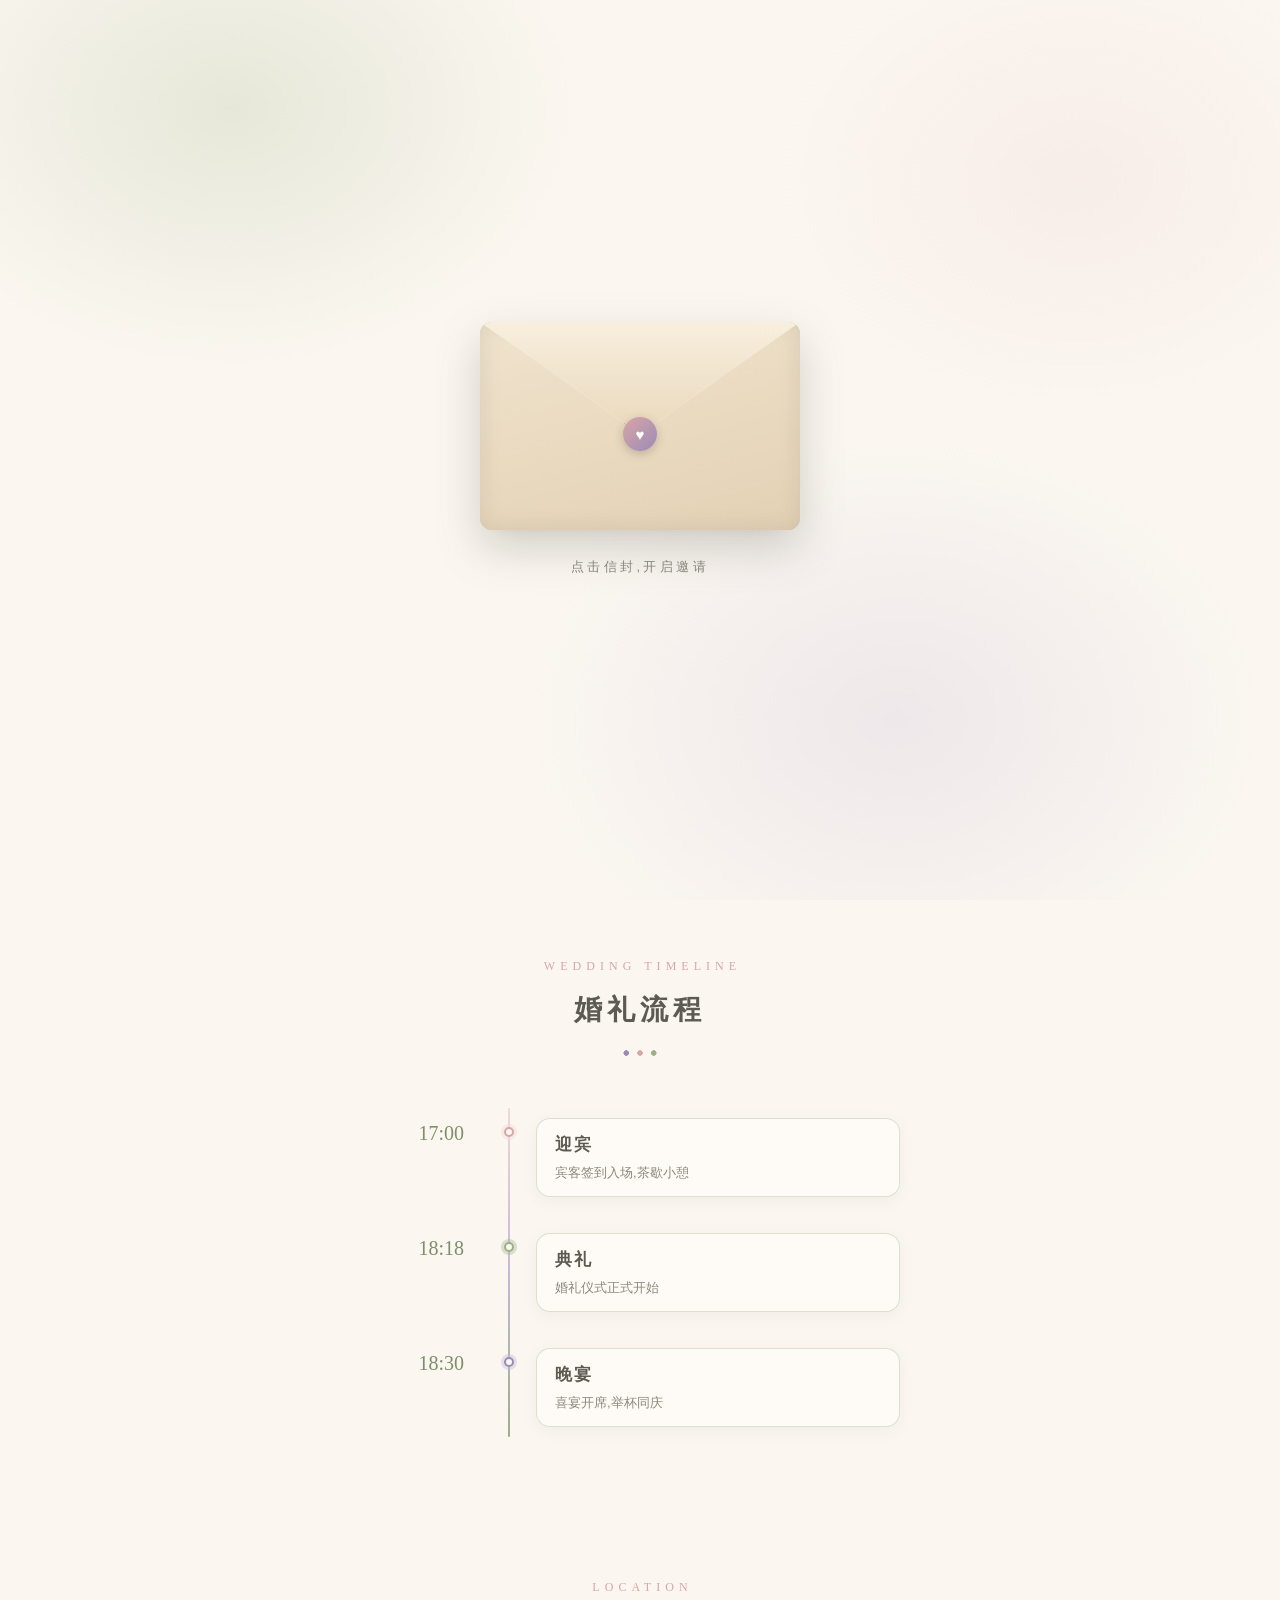
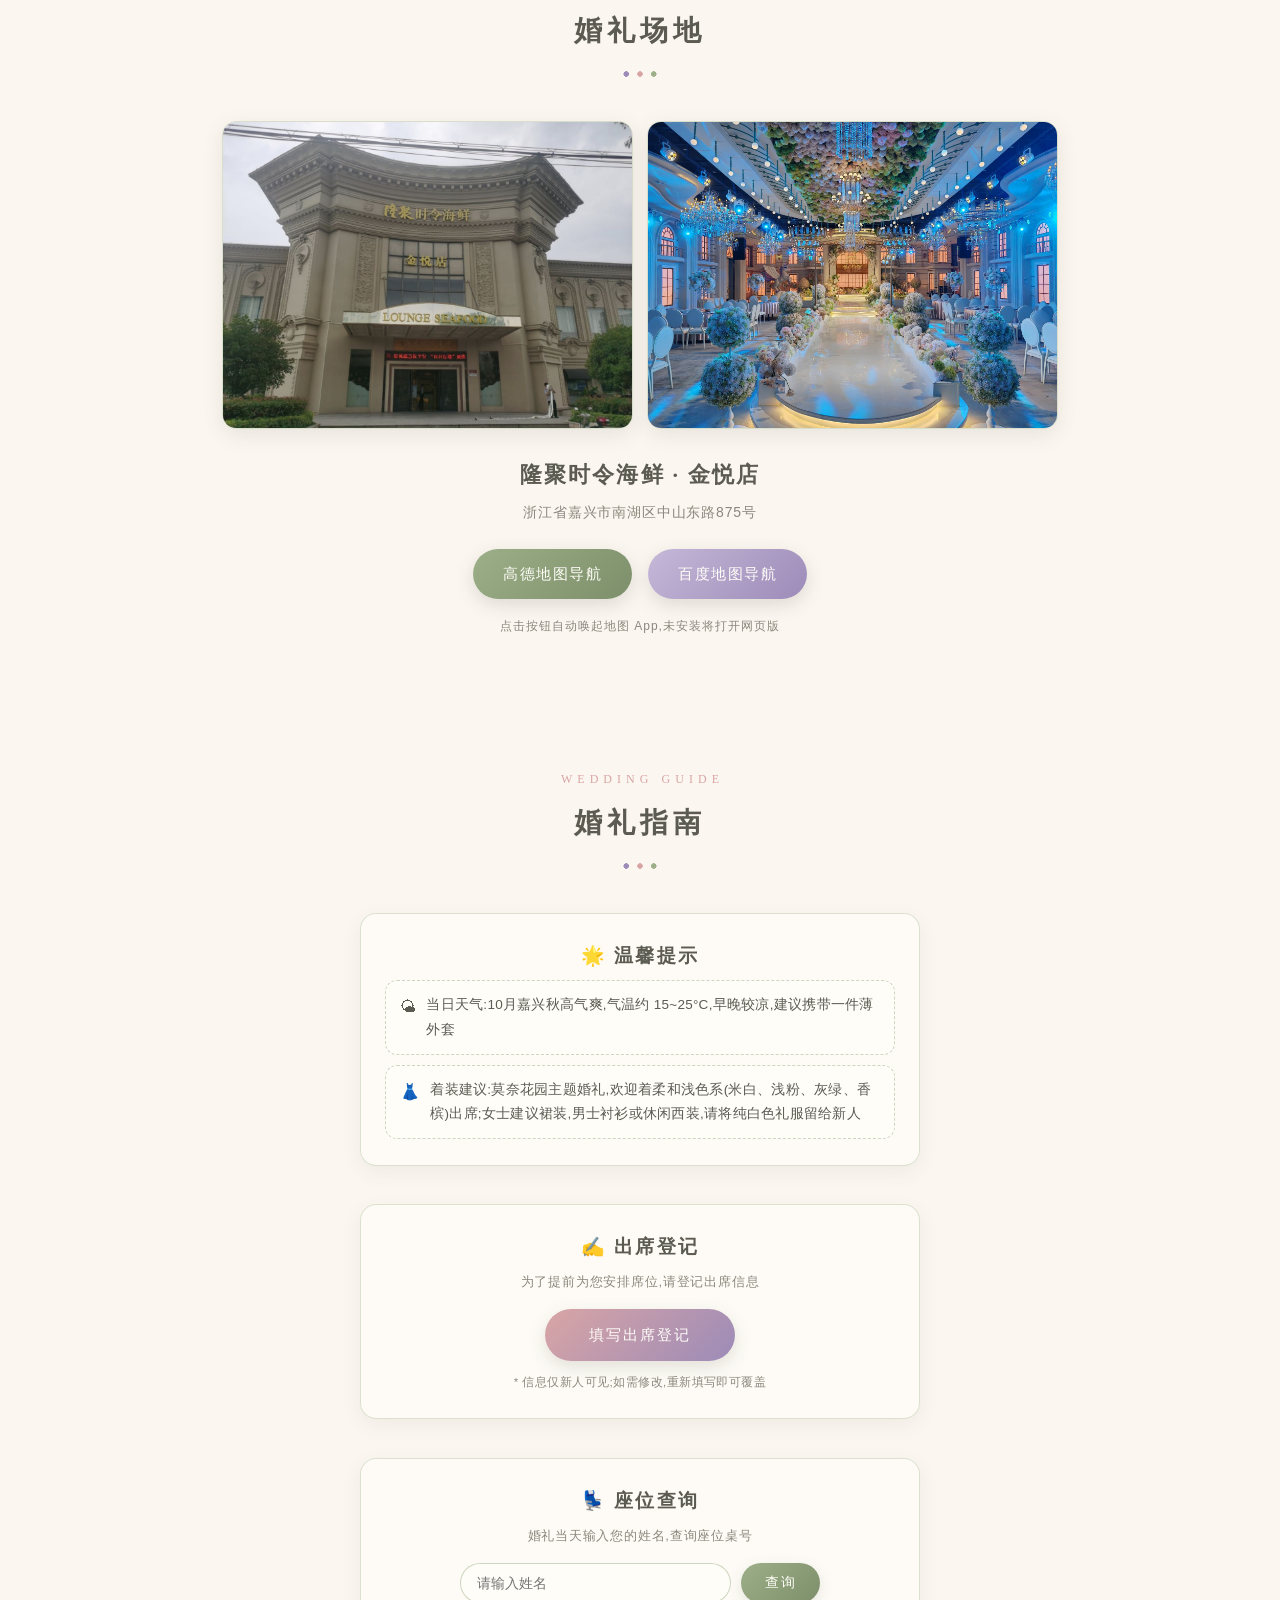
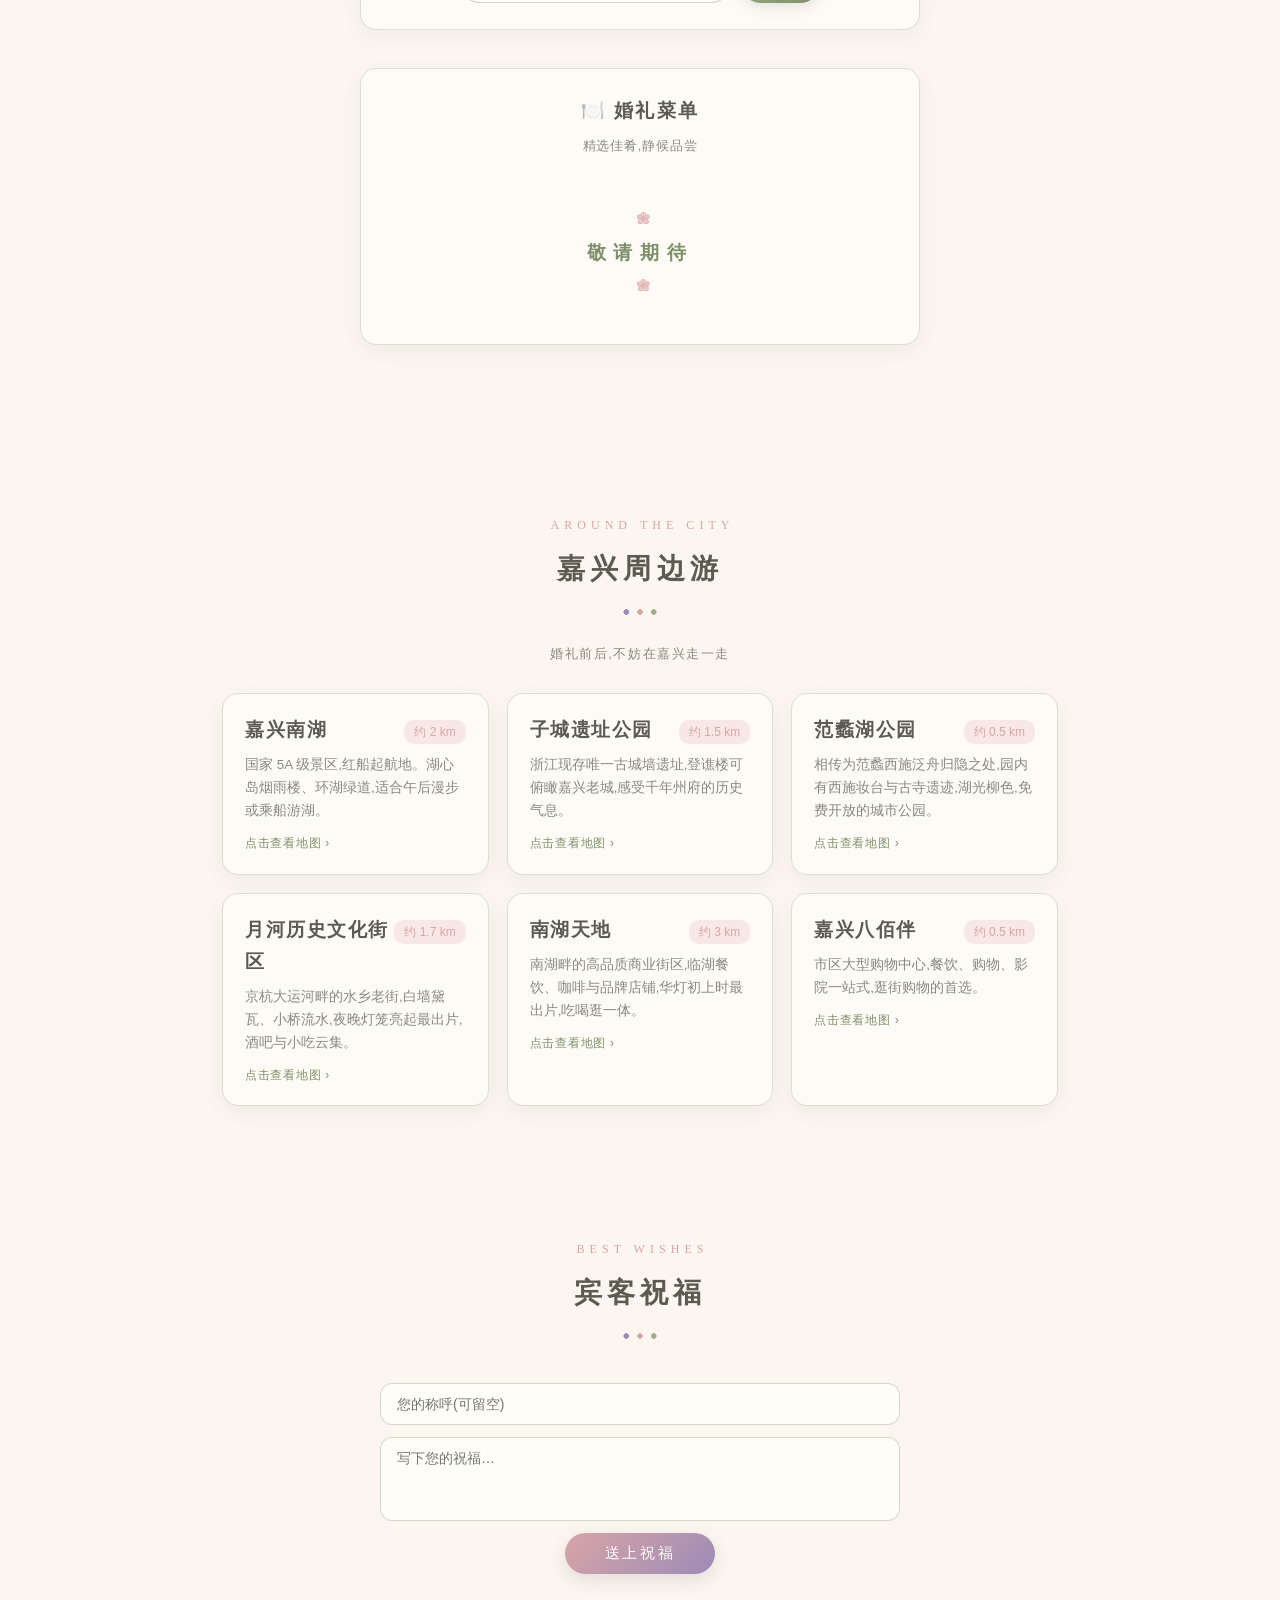
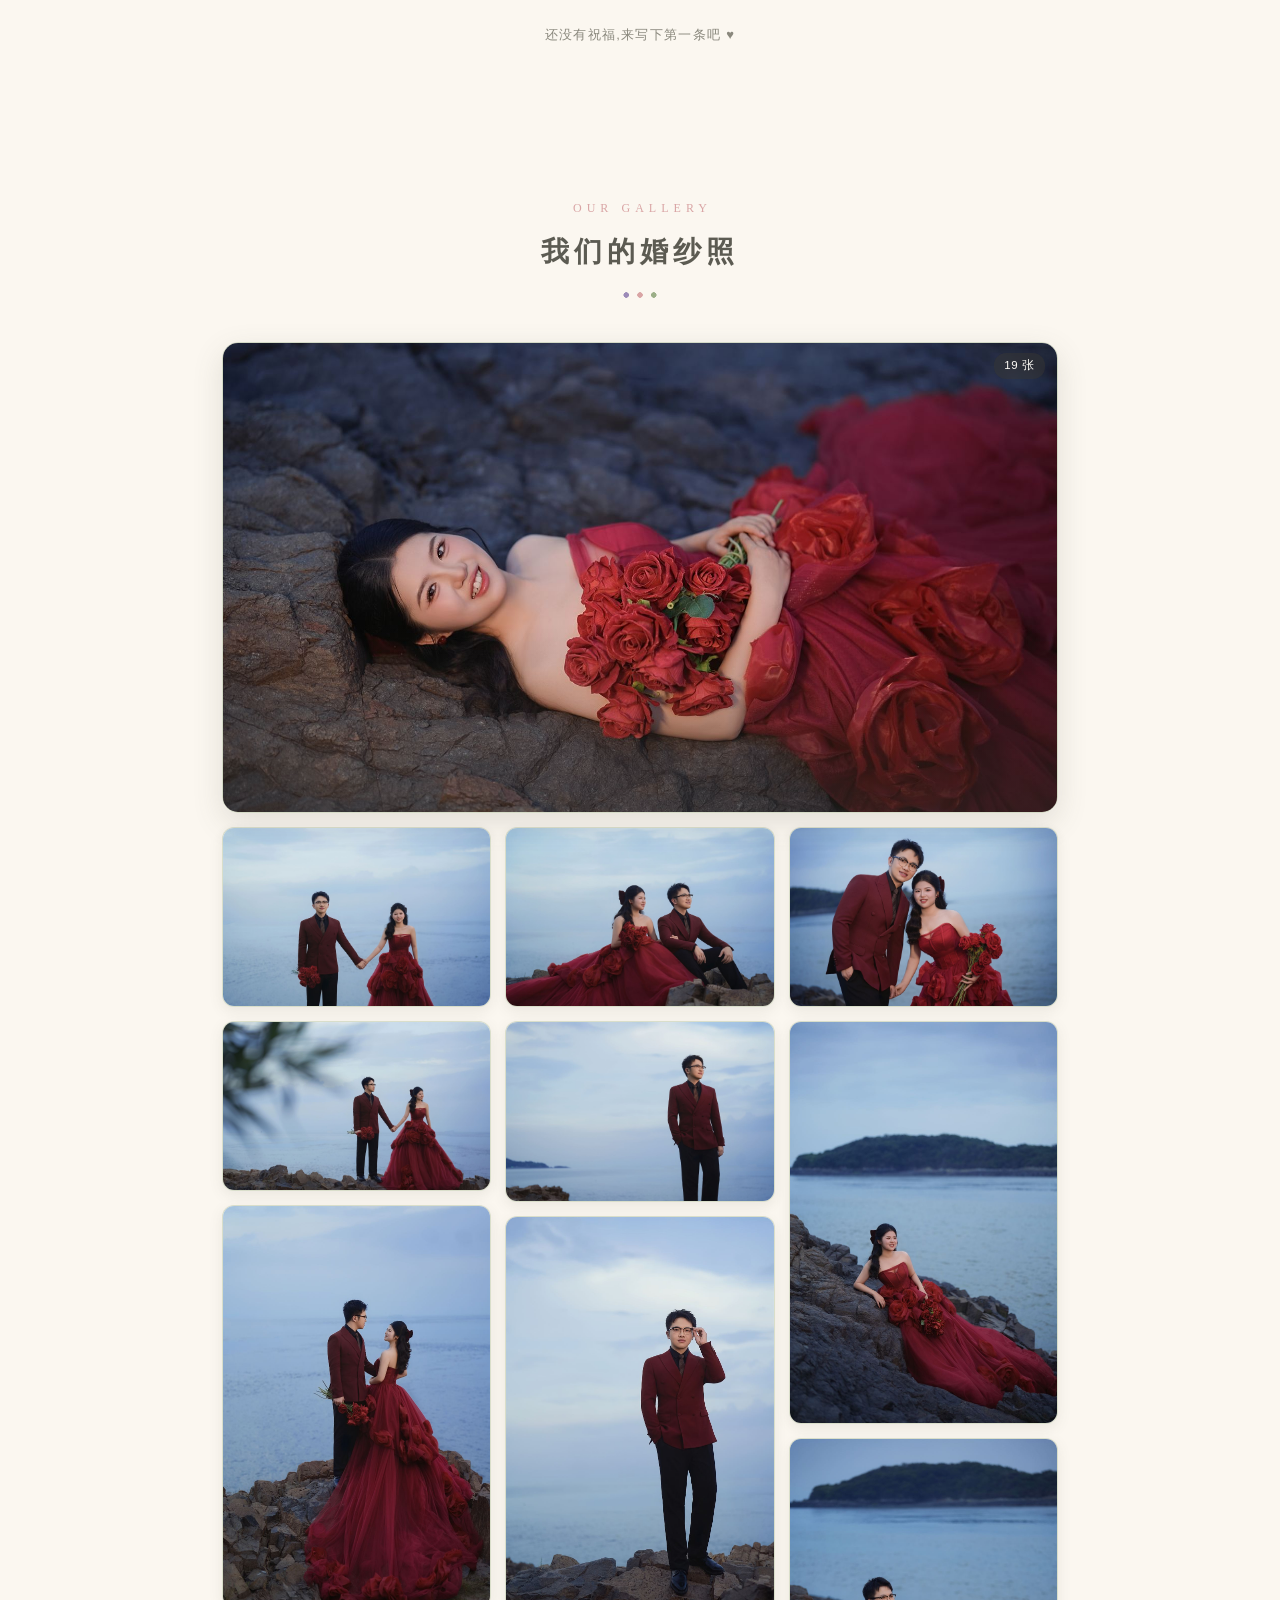
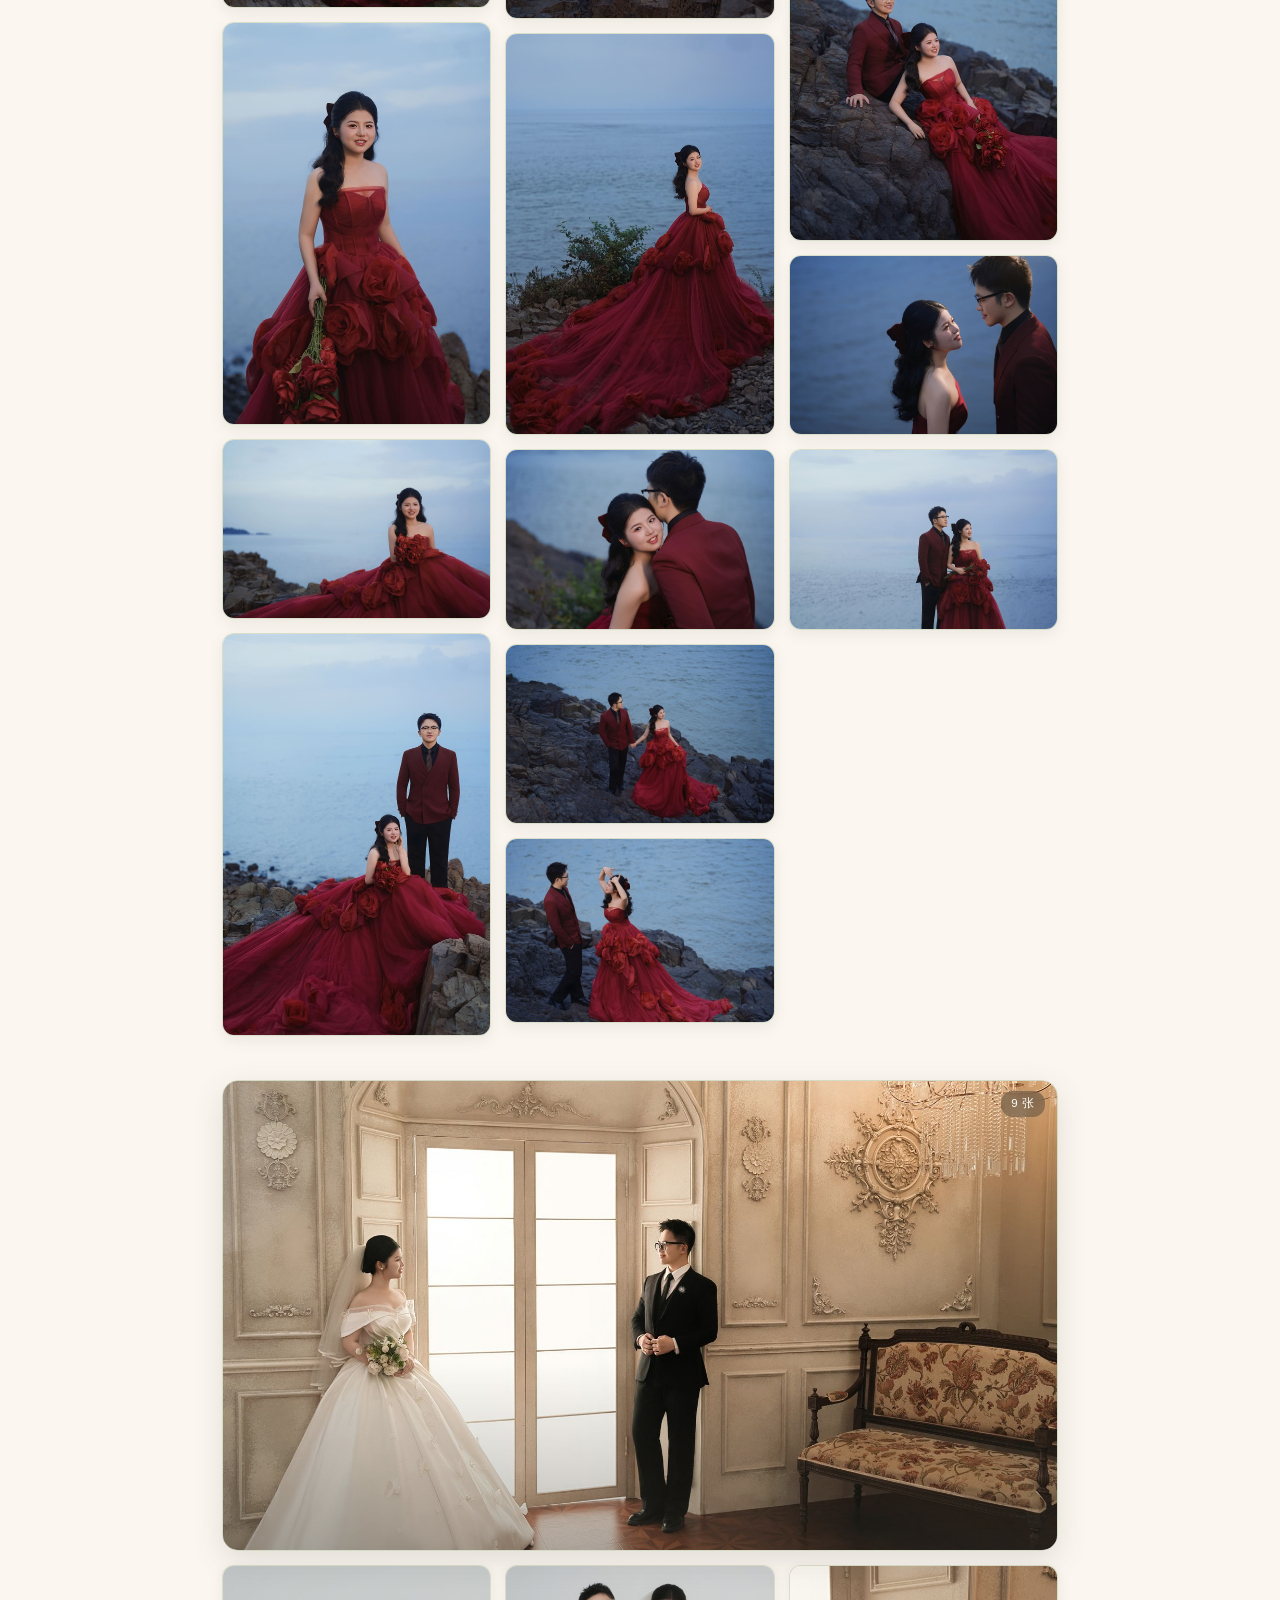
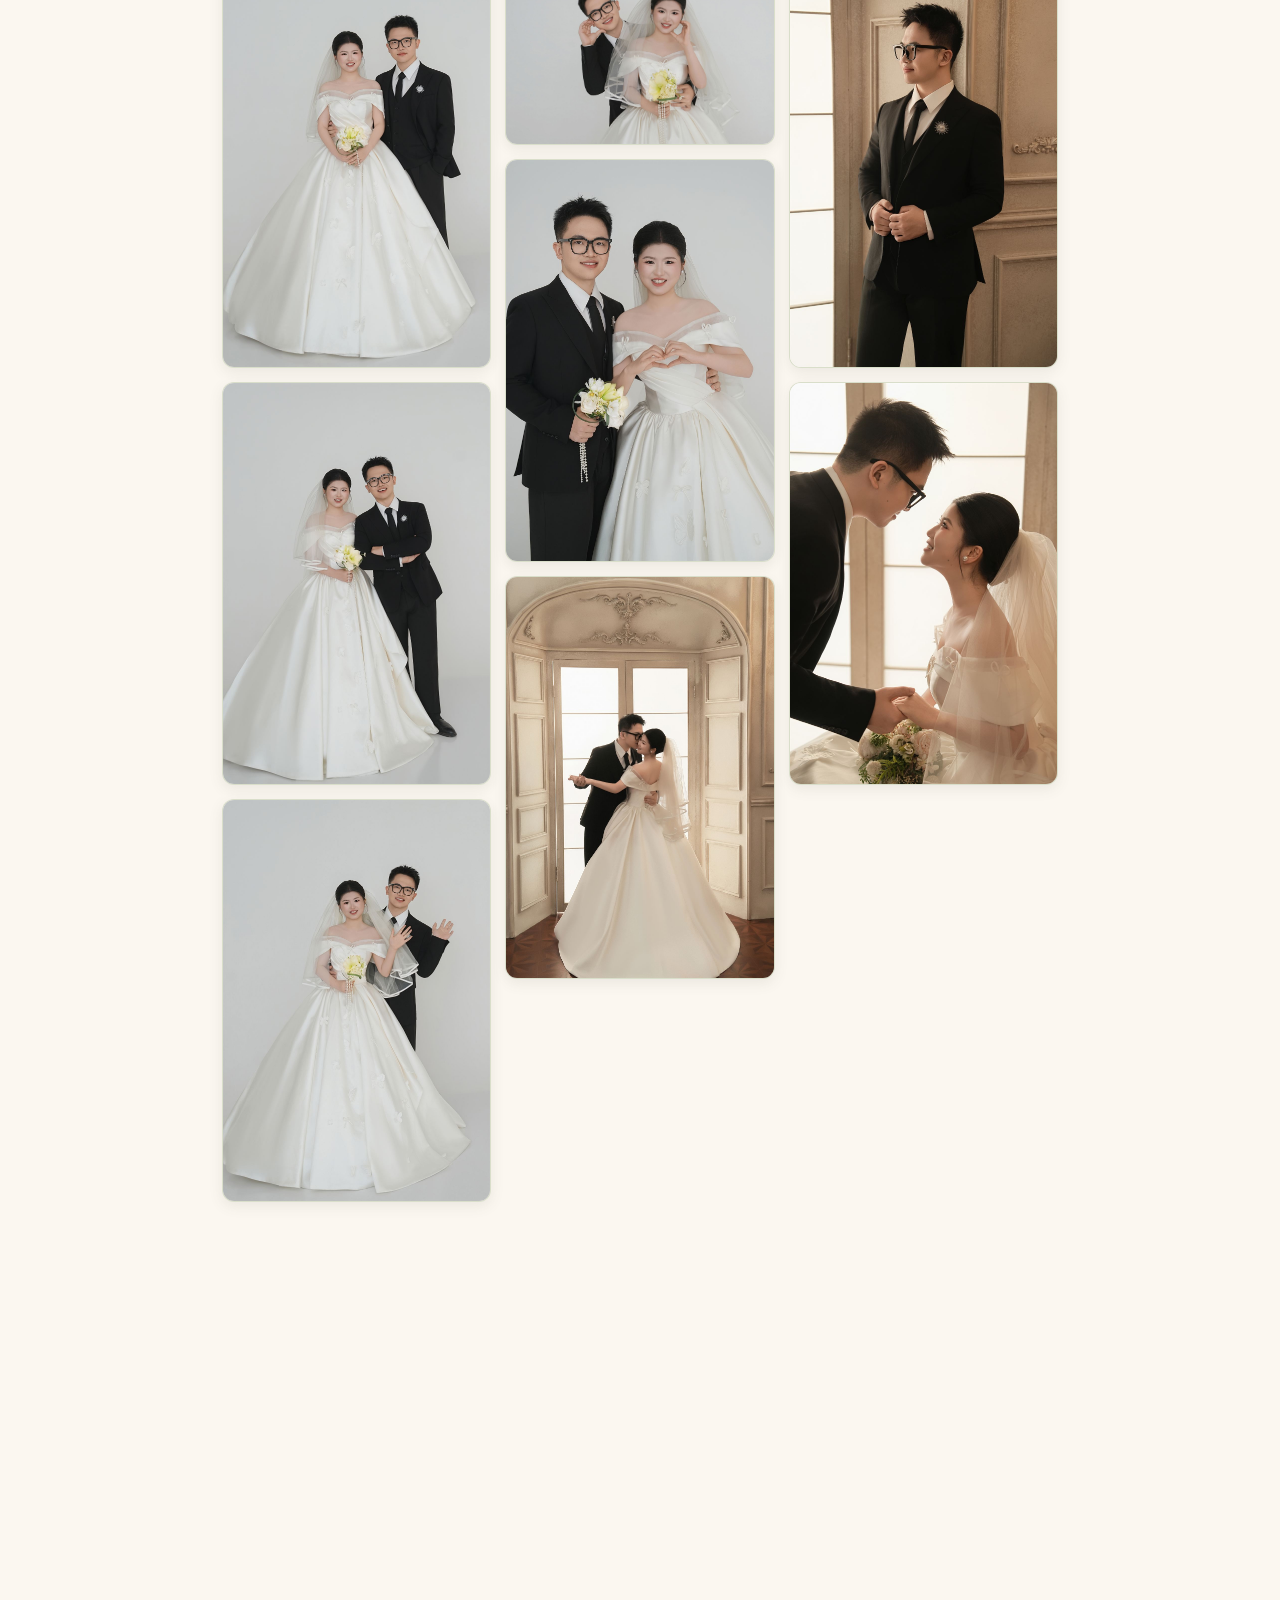
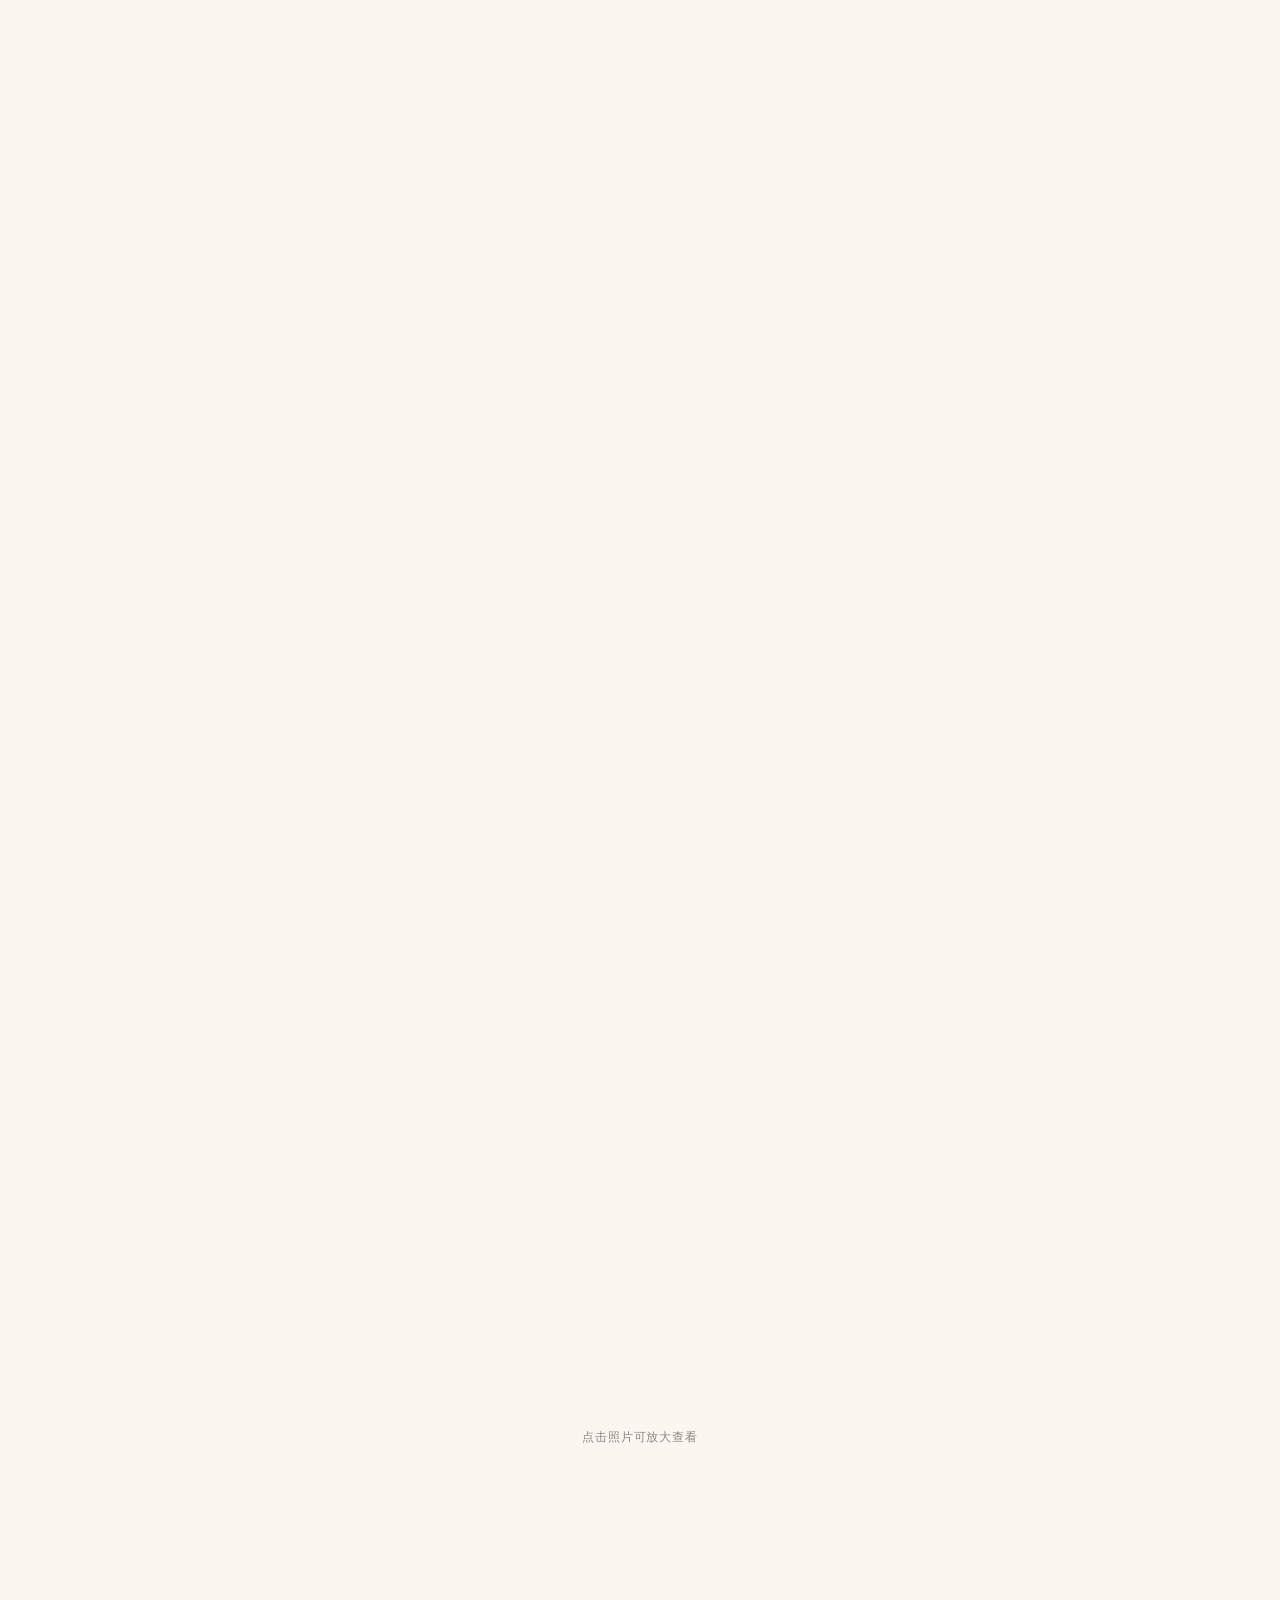
==== commit e786b35f: "修改照片墙 增加背景音乐 增加指南板块信息 增加云开发接口" ====
--- a/index.html
+++ b/index.html
@@ -17,17 +17,6 @@
 <button id="music-btn" class="music-btn" aria-label="背景音乐开关" hidden>
   <span class="music-icon">♪</span>
 </button>
-
-<!-- 顶部锚点导航 -->
-<nav id="topnav" class="topnav">
-  <a href="#hero" class="active">首页</a>
-  <a href="#schedule">流程</a>
-  <a href="#hotel">位置</a>
-  <a href="#guide">指南</a>
-  <a href="#travel">周边</a>
-  <a href="#wishes">祝福</a>
-  <a href="#photos">相册</a>
-</nav>
 
 <!-- 花瓣飘落容器 -->
 <div id="petals" class="petals" aria-hidden="true"></div>
@@ -110,12 +99,37 @@
       <span class="sec-deco" aria-hidden="true"></span>
     </header>
 
+    <!-- 温馨提示 -->
+    <div class="guide-block">
+      <h3 class="guide-title">🌟 温馨提示</h3>
+      <ul class="tips-list">
+        <li>
+          <span class="tip-icon">🌤</span>
+          <span>当日天气:10月嘉兴秋高气爽,气温约 15~25°C,早晚较凉,建议携带一件薄外套</span>
+        </li>
+        <li>
+          <span class="tip-icon">👗</span>
+          <span>着装建议:莫奈花园主题婚礼,欢迎着柔和浅色系(米白、浅粉、灰绿、香槟)出席;女士建议裙装,男士衬衫或休闲西装,请将纯白色礼服留给新人</span>
+        </li>
+      </ul>
+    </div>
+
     <!-- 出席登记 -->
     <div class="guide-block">
       <h3 class="guide-title">✍️ 出席登记</h3>
-      <p class="guide-desc">为了提前为您安排席位,请点击下方按钮登记出席信息</p>
+      <p class="guide-desc">为了提前为您安排席位,请登记出席信息</p>
+      <!-- 云端模式:页内登记表单(云环境就绪后自动显示) -->
+      <form id="rsvp-form" class="rsvp-form" hidden>
+        <input id="rsvp-name" type="text" maxlength="12" placeholder="您的姓名 *" required autocomplete="off">
+        <input id="rsvp-count" type="number" min="1" max="10" placeholder="出席人数(选填)">
+        <input id="rsvp-phone" type="tel" maxlength="11" placeholder="手机号(选填)" autocomplete="off">
+        <textarea id="rsvp-note" rows="2" maxlength="100" placeholder="备注(忌口、随行人员等,选填)"></textarea>
+        <button type="submit" class="wish-submit">提交登记</button>
+      </form>
+      <p id="rsvp-done" class="rsvp-done" hidden>✓ 登记成功,期待您的到来!</p>
+      <!-- 未配置云端:回退为跳转腾讯文档收集表 -->
       <a id="rsvp-btn" class="rsvp-btn" href="#" target="_blank" rel="noopener">填写出席登记</a>
-      <p class="guide-note">* 登记表由腾讯文档收集,无需下载,微信内直接填写</p>
+      <p class="guide-note">* 信息仅新人可见;如需修改,重新填写即可覆盖</p>
     </div>
 
     <!-- 座位查询 -->
@@ -181,6 +195,17 @@
     <p class="footer-back"><a href="#hero">‹ 返回首页</a></p>
   </footer>
 </main>
+
+<!-- 底部 Tab 导航栏(类 App) -->
+<nav id="topnav" class="topnav">
+  <a href="#hero" class="active"><span class="tab-icon">🏠</span><span class="tab-label">首页</span></a>
+  <a href="#schedule"><span class="tab-icon">🕊</span><span class="tab-label">流程</span></a>
+  <a href="#hotel"><span class="tab-icon">📍</span><span class="tab-label">位置</span></a>
+  <a href="#guide"><span class="tab-icon">📋</span><span class="tab-label">指南</span></a>
+  <a href="#travel"><span class="tab-icon">🗺</span><span class="tab-label">周边</span></a>
+  <a href="#wishes"><span class="tab-icon">✉️</span><span class="tab-label">祝福</span></a>
+  <a href="#photos"><span class="tab-icon">📷</span><span class="tab-label">相册</span></a>
+</nav>
 
 <!-- ============ 信封开场 ============ -->
 <div id="envelope-scene" class="env-scene" hidden>
@@ -221,11 +246,14 @@
 <div id="lightbox" class="lightbox" hidden>
   <img id="lightbox-img" src="" alt="放大查看">
   <button id="lightbox-close" class="lightbox-close" aria-label="关闭">×</button>
+  <button id="lightbox-full" class="lightbox-full" aria-label="全屏">⛶</button>
   <button id="lightbox-prev" class="lightbox-arrow prev" aria-label="上一张">‹</button>
   <button id="lightbox-next" class="lightbox-arrow next" aria-label="下一张">›</button>
   <div id="lightbox-counter" class="lightbox-counter"></div>
 </div>
 
+<!-- 腾讯云开发 Web SDK(官方 CDN,国内直连;未配置云环境时页面自动降级,不依赖它) -->
+<script src="https://imgcache.qq.com/qcloud/cloudbase-js-sdk/1.7.0/cloudbase.full.js"></script>
 <script src="js/main.js"></script>
 </body>
 </html>
--- a/css/style.css
+++ b/css/style.css
@@ -15,8 +15,12 @@
   --ink: #5C5B52;
   --ink-soft: #8A887D;
   --card: rgba(255, 253, 248, 0.78);
-  --serif: "Songti SC", "STSong", "Noto Serif CJK SC", "SimSun", Georgia, serif;
-  --sans: -apple-system, "PingFang SC", "Hiragino Sans GB", "Microsoft YaHei", sans-serif;
+  /* 标题:衬线体系(思源宋体系列,各平台自带,无需加载大体积 Web 字体) */
+  --serif: "Noto Serif SC", "Source Han Serif SC", "Songti SC", "STSong", "SimSun", Georgia, serif;
+  /* 诗句:楷体/仿宋体系,增添文艺气息 */
+  --kai: "Kaiti SC", "STKaiti", "KaiTi", "FangSong", "STFangsong", "Songti SC", "SimSun", serif;
+  /* 正文:无衬线体系保证可读性 */
+  --sans: -apple-system, "PingFang SC", "Hiragino Sans GB", "Microsoft YaHei", "Noto Sans CJK SC", sans-serif;
 }
 
 * { margin: 0; padding: 0; box-sizing: border-box; }
@@ -342,46 +346,49 @@
 }
 .lc-close:hover { background: var(--sage); color: var(--cream); }
 
-/* ---------- 顶部导航 ---------- */
+/* ---------- 底部 Tab 导航栏 ---------- */
 .topnav {
   position: fixed;
-  top: 0;
   left: 0;
   right: 0;
+  bottom: 0;
   z-index: 50;
   display: flex;
-  justify-content: center;
+  justify-content: space-around;
+  padding: 6px 4px calc(6px + env(safe-area-inset-bottom, 0px));
+  background: rgba(251, 247, 240, .97);
+  backdrop-filter: blur(10px);
+  box-shadow: 0 -1px 0 rgba(156, 175, 136, .3);
+}
+.topnav a {
+  flex: 1 1 0;
+  min-width: 0;
+  display: flex;
+  flex-direction: column;
+  align-items: center;
   gap: 2px;
-  padding: calc(env(safe-area-inset-top, 0px) + 8px) 8px 8px;
-  background: linear-gradient(to bottom, rgba(251, 247, 240, .96), rgba(251, 247, 240, .88));
-  backdrop-filter: blur(6px);
-  box-shadow: 0 1px 0 rgba(156, 175, 136, .25);
-  overflow-x: auto;
-  scrollbar-width: none;
-}
-.topnav::-webkit-scrollbar { display: none; }
-.topnav a {
-  flex: 0 0 auto;
-  padding: 6px 10px;
-  font-size: 13px;
+  padding: 5px 2px;
+  font-size: 10.5px;
   color: var(--ink-soft);
   text-decoration: none;
-  border-radius: 16px;
-  white-space: nowrap;
+  border-radius: 12px;
   transition: color .25s, background .25s;
 }
 .topnav a.active {
-  color: var(--cream);
-  background: var(--sage);
+  color: var(--sage-deep);
+  background: rgba(156, 175, 136, .18);
 }
 .topnav a:not(.active):hover { color: var(--sage-deep); }
+.tab-icon { font-size: 17px; line-height: 1; filter: grayscale(35%); }
+.topnav a.active .tab-icon { filter: none; }
+.tab-label { letter-spacing: .04em; white-space: nowrap; }
 
 /* ---------- 通用 section ---------- */
 .section {
   position: relative;
   max-width: 880px;
   margin: 0 auto;
-  padding: 72px 22px 56px;
+  padding: 56px 22px 76px;
 }
 .sec-head { text-align: center; margin-bottom: 34px; }
 .sec-en {
@@ -424,7 +431,7 @@
   display: flex;
   align-items: center;
   justify-content: center;
-  padding: 90px 24px 40px;
+  padding: 48px 24px 64px;
   position: relative;
   overflow: hidden;
 }
@@ -556,30 +563,42 @@
 
 /* ---------- 婚纱照分组网格相册 ---------- */
 .album-group { margin-bottom: 44px; }
-.album-head {
-  display: flex;
-  align-items: center;
-  gap: 12px;
-  margin-bottom: 18px;
-}
-.album-title {
-  font-family: var(--serif);
-  font-size: 18px;
-  font-weight: 600;
-  letter-spacing: .12em;
-  line-height: 1.65;
-  color: var(--ink);
-}
-.album-count {
-  font-size: 12px;
-  color: var(--ink-soft);
-  font-family: Georgia, serif;
+.album-cover {
+  position: relative;
+  border-radius: 16px;
+  overflow: hidden;
+  cursor: zoom-in;
+  box-shadow: 0 10px 30px rgba(92, 91, 82, .16);
+  border: 1px solid rgba(156, 175, 136, .4);
+  margin-bottom: 14px;
+  transition: transform .3s, box-shadow .3s;
+}
+.album-cover:hover { transform: translateY(-3px); box-shadow: 0 14px 36px rgba(92, 91, 82, .2); }
+.album-cover img {
+  display: block;
+  width: 100%;
+  aspect-ratio: 16 / 9;
+  object-fit: cover;
+}
+/* 竖版封面图自适应 3:4,避免裁切 */
+.album-cover.portrait img { aspect-ratio: 3 / 4; }
+.album-cover-shade {
+  position: absolute;
+  inset: 0;
+  background: linear-gradient(to top, rgba(60, 58, 52, .35), rgba(60, 58, 52, 0) 40%);
+}
+.album-cover-count {
+  position: absolute;
+  top: 10px;
+  right: 12px;
+  z-index: 2;
+  font-size: 11.5px;
   letter-spacing: .06em;
-}
-.album-line {
-  flex: 1;
-  height: 1px;
-  background: linear-gradient(to right, rgba(156, 175, 136, .55), transparent);
+  color: #FFFDF8;
+  background: rgba(60, 58, 52, .42);
+  border-radius: 12px;
+  padding: 3px 10px;
+  backdrop-filter: blur(4px);
 }
 .album-grid {
   columns: 2;
@@ -757,6 +776,27 @@
   margin-top: 12px;
   letter-spacing: .04em;
 }
+.tips-list {
+  list-style: none;
+  text-align: left;
+  display: flex;
+  flex-direction: column;
+  gap: 10px;
+}
+.tips-list li {
+  display: flex;
+  gap: 10px;
+  align-items: flex-start;
+  padding: 12px 14px;
+  border-radius: 12px;
+  background: rgba(255, 253, 248, .7);
+  border: 1px dashed rgba(156, 175, 136, .5);
+  font-size: 13.5px;
+  color: var(--ink);
+  line-height: 1.8;
+  letter-spacing: .02em;
+}
+.tips-list .tip-icon { flex: 0 0 auto; font-size: 16px; line-height: 1.8; }
 .rsvp-btn {
   display: inline-block;
   padding: 13px 44px;
@@ -770,6 +810,45 @@
   transition: transform .25s, box-shadow .25s;
 }
 .rsvp-btn:hover { transform: translateY(-2px); box-shadow: 0 10px 24px rgba(92, 91, 82, .24); }
+.rsvp-form {
+  max-width: 400px;
+  margin: 0 auto;
+  display: flex;
+  flex-direction: column;
+  gap: 10px;
+  text-align: left;
+}
+.rsvp-form input,
+.rsvp-form textarea {
+  font-family: var(--sans);
+  font-size: 14px;
+  color: var(--ink);
+  padding: 11px 14px;
+  border-radius: 12px;
+  border: 1px solid rgba(156, 175, 136, .45);
+  background: rgba(255, 253, 248, .9);
+  outline: none;
+  resize: none;
+  transition: border-color .25s, box-shadow .25s;
+}
+.rsvp-form input:focus,
+.rsvp-form textarea:focus {
+  border-color: var(--sage);
+  box-shadow: 0 0 0 3px rgba(156, 175, 136, .22);
+}
+.rsvp-form button {
+  align-self: center;
+  margin-top: 4px;
+  min-width: 160px;
+}
+.rsvp-form button:disabled { opacity: .65; cursor: not-allowed; }
+.rsvp-done {
+  font-size: 14px;
+  letter-spacing: .08em;
+  color: var(--sage-deep);
+  margin-top: 12px;
+  animation: seat-in .35s ease-out;
+}
 .seat-search {
   display: flex;
   gap: 10px;
@@ -1015,7 +1094,7 @@
 /* ---------- 页脚 ---------- */
 .footer {
   text-align: center;
-  padding: 56px 20px 70px;
+  padding: 56px 20px calc(96px + env(safe-area-inset-bottom, 0px));
   color: var(--ink-soft);
 }
 .footer-names {
@@ -1059,6 +1138,11 @@
   box-shadow: 0 20px 60px rgba(0, 0, 0, .4);
   opacity: 0;
   transition: opacity .3s;
+  /* 保证移动端横向滑动切换手势不被浏览器缩放/滚动拦截 */
+  touch-action: none;
+  -webkit-user-select: none;
+  user-select: none;
+  -webkit-user-drag: none;
 }
 .lightbox img.loaded { opacity: 1; }
 .lightbox-close {
@@ -1077,6 +1161,24 @@
   cursor: pointer;
   backdrop-filter: blur(4px);
 }
+.lightbox-full {
+  position: absolute;
+  top: calc(env(safe-area-inset-top, 0px) + 14px);
+  right: 68px;
+  z-index: 3;
+  width: 42px;
+  height: 42px;
+  border: none;
+  border-radius: 50%;
+  background: rgba(251, 247, 240, .16);
+  color: #FFFDF8;
+  font-size: 18px;
+  line-height: 1;
+  cursor: pointer;
+  backdrop-filter: blur(4px);
+  transition: background .25s;
+}
+.lightbox-full:hover { background: rgba(251, 247, 240, .3); }
 .lightbox-arrow {
   position: absolute;
   top: 50%;
@@ -1112,10 +1214,24 @@
   letter-spacing: .1em;
 }
 
+/* ---------- 滚动渐入动画 ---------- */
+.reveal {
+  opacity: 0;
+  transform: translateY(26px);
+  transition: opacity .8s ease, transform .8s cubic-bezier(.22, .7, .3, 1);
+  will-change: opacity, transform;
+}
+.reveal.revealed {
+  opacity: 1;
+  transform: none;
+}
+@media (prefers-reduced-motion: reduce) {
+  .reveal { opacity: 1; transform: none; transition: none; }
+}
+
 /* ---------- 响应式 ---------- */
 @media (max-width: 560px) {
-  .section { padding: 60px 16px 44px; }
-  .topnav a { padding: 6px 8px; font-size: 12px; }
+  .section { padding: 48px 16px 72px; }
   .cd-item { width: 56px; }
   .cd-item span { font-size: 21px; }
   .timeline::before { left: 92px; }
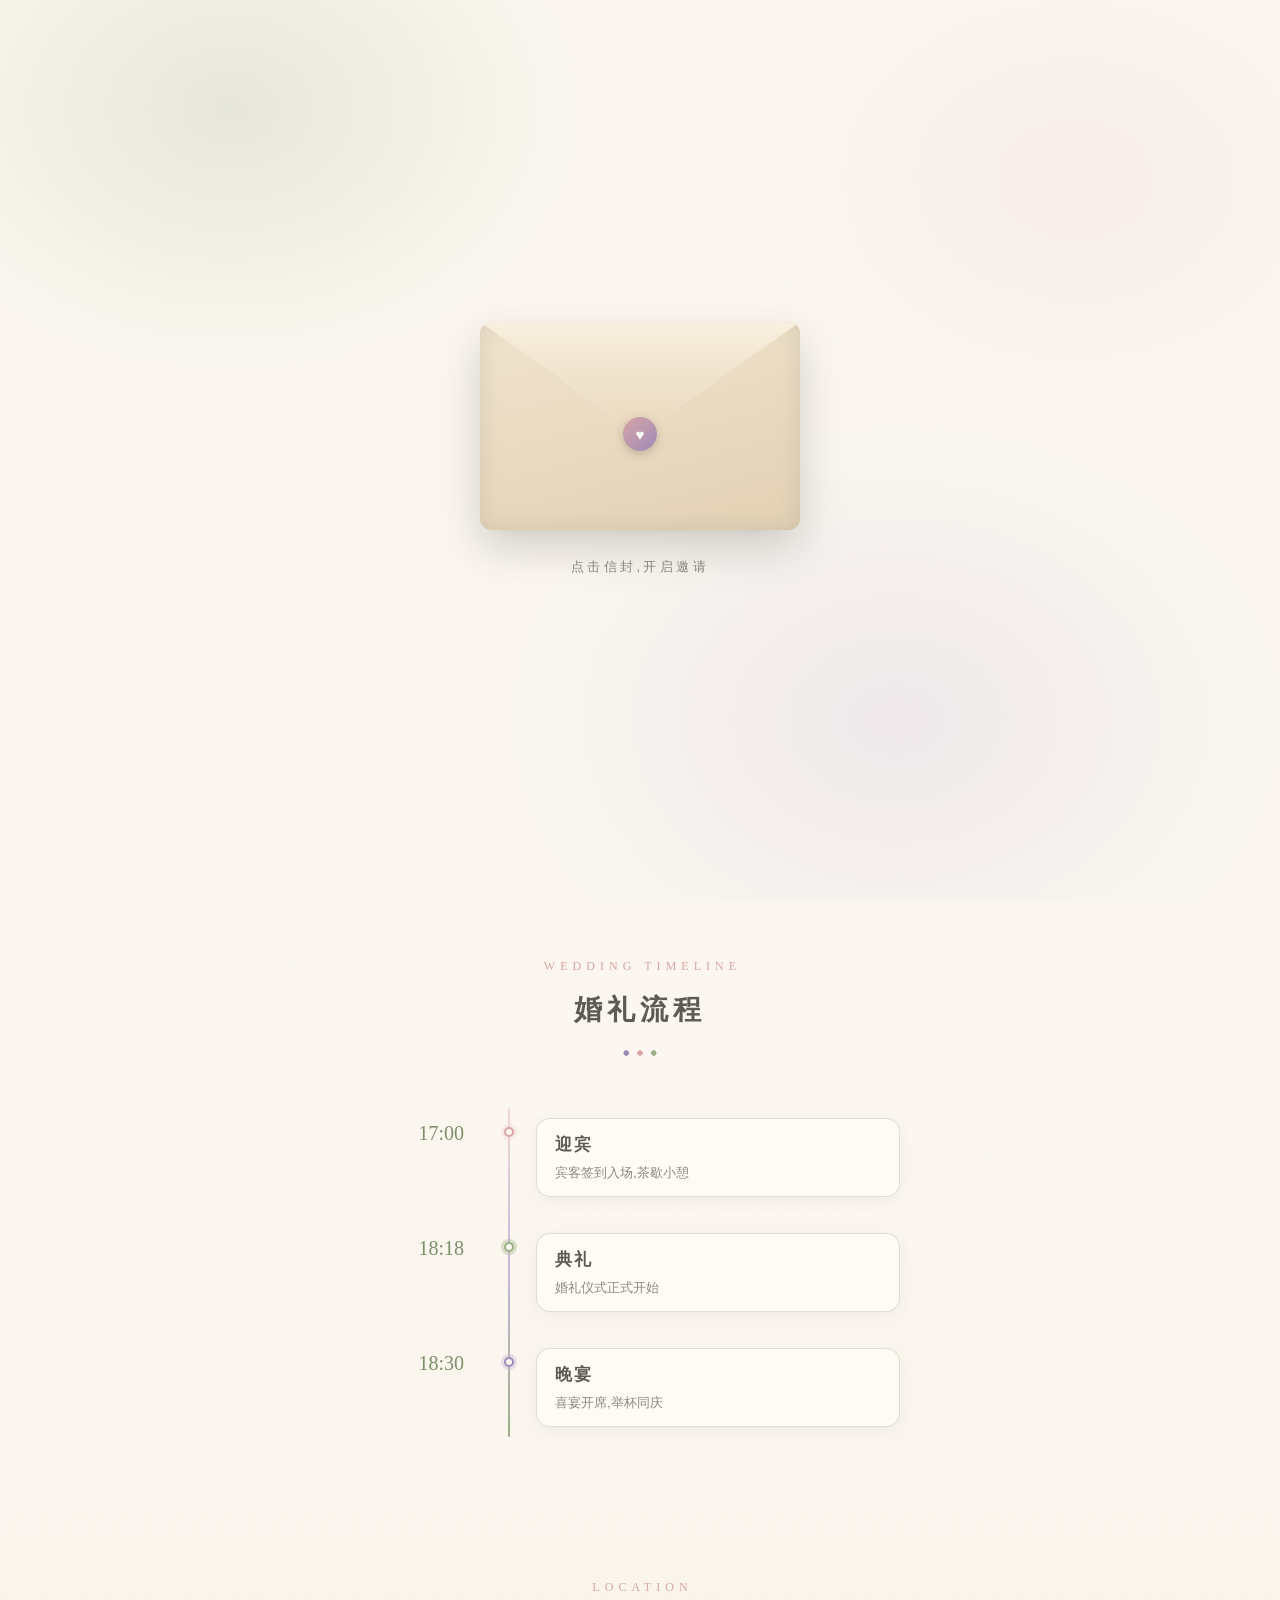
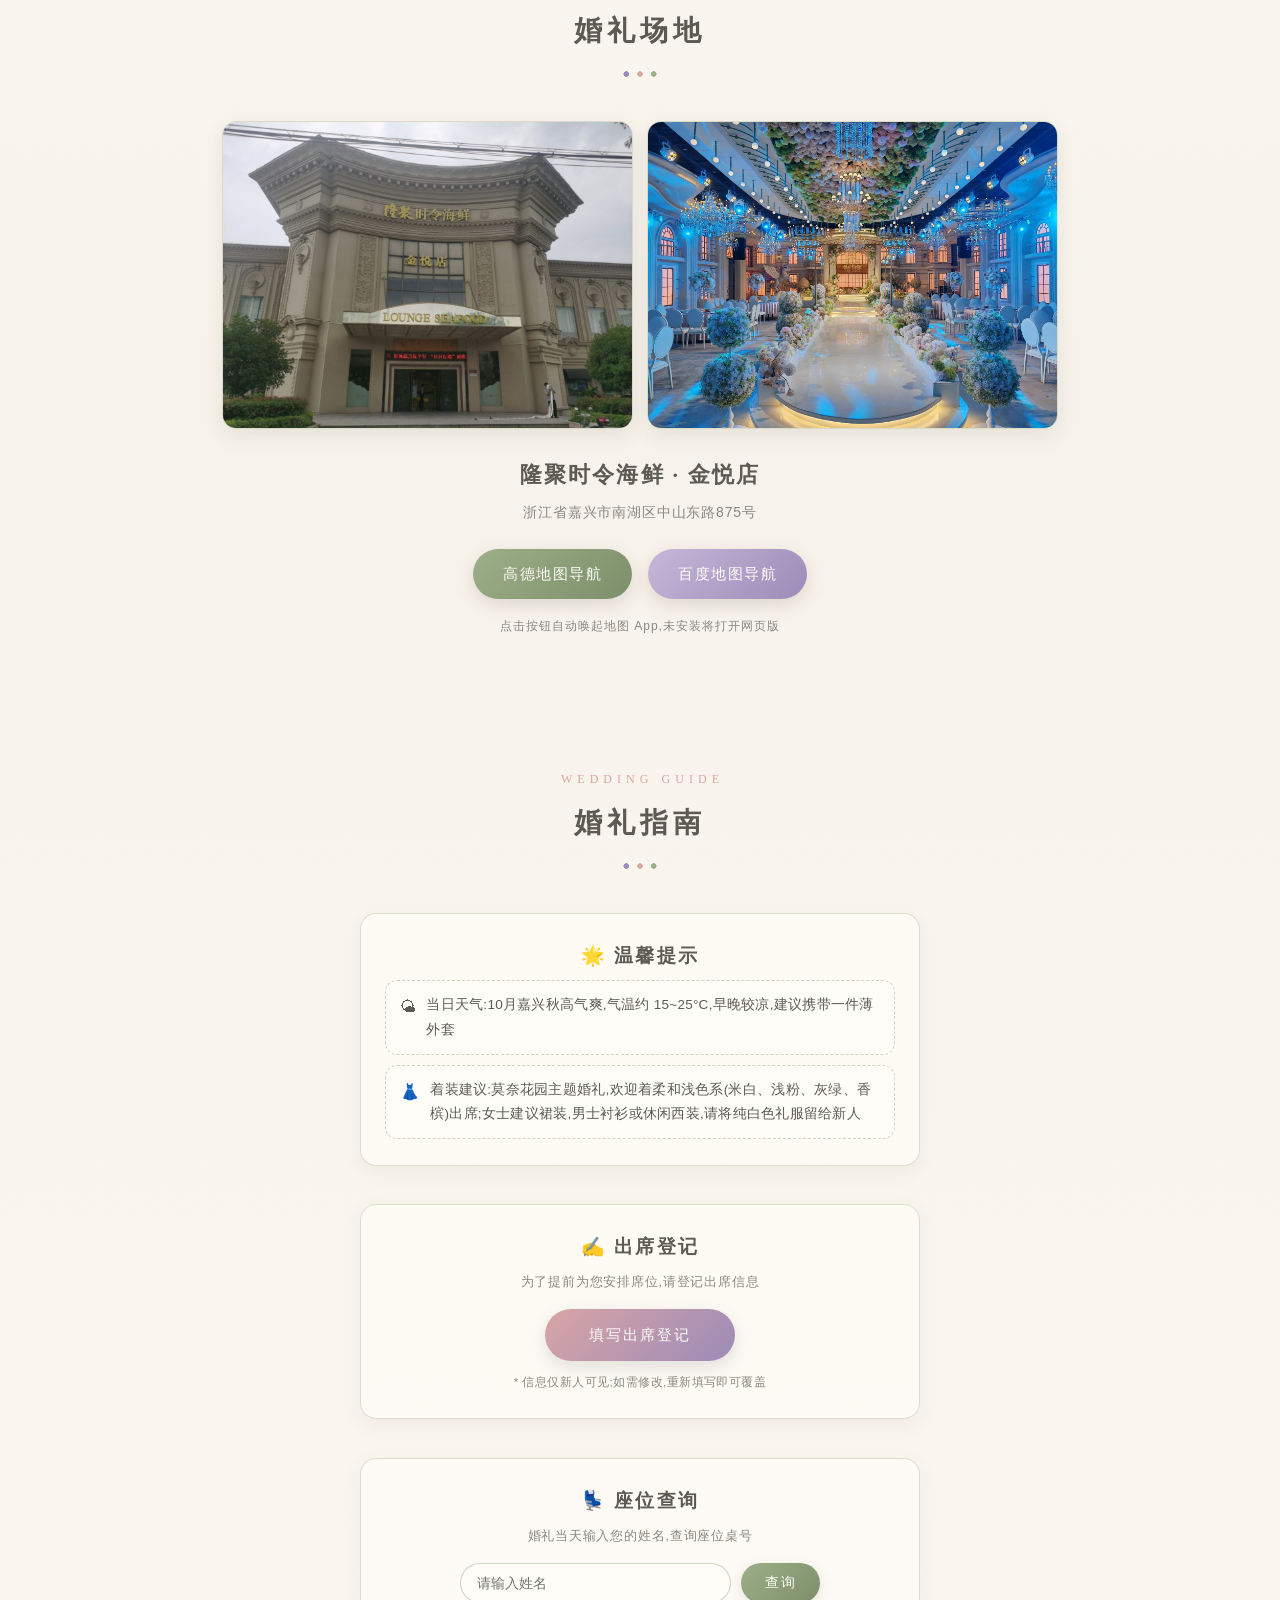
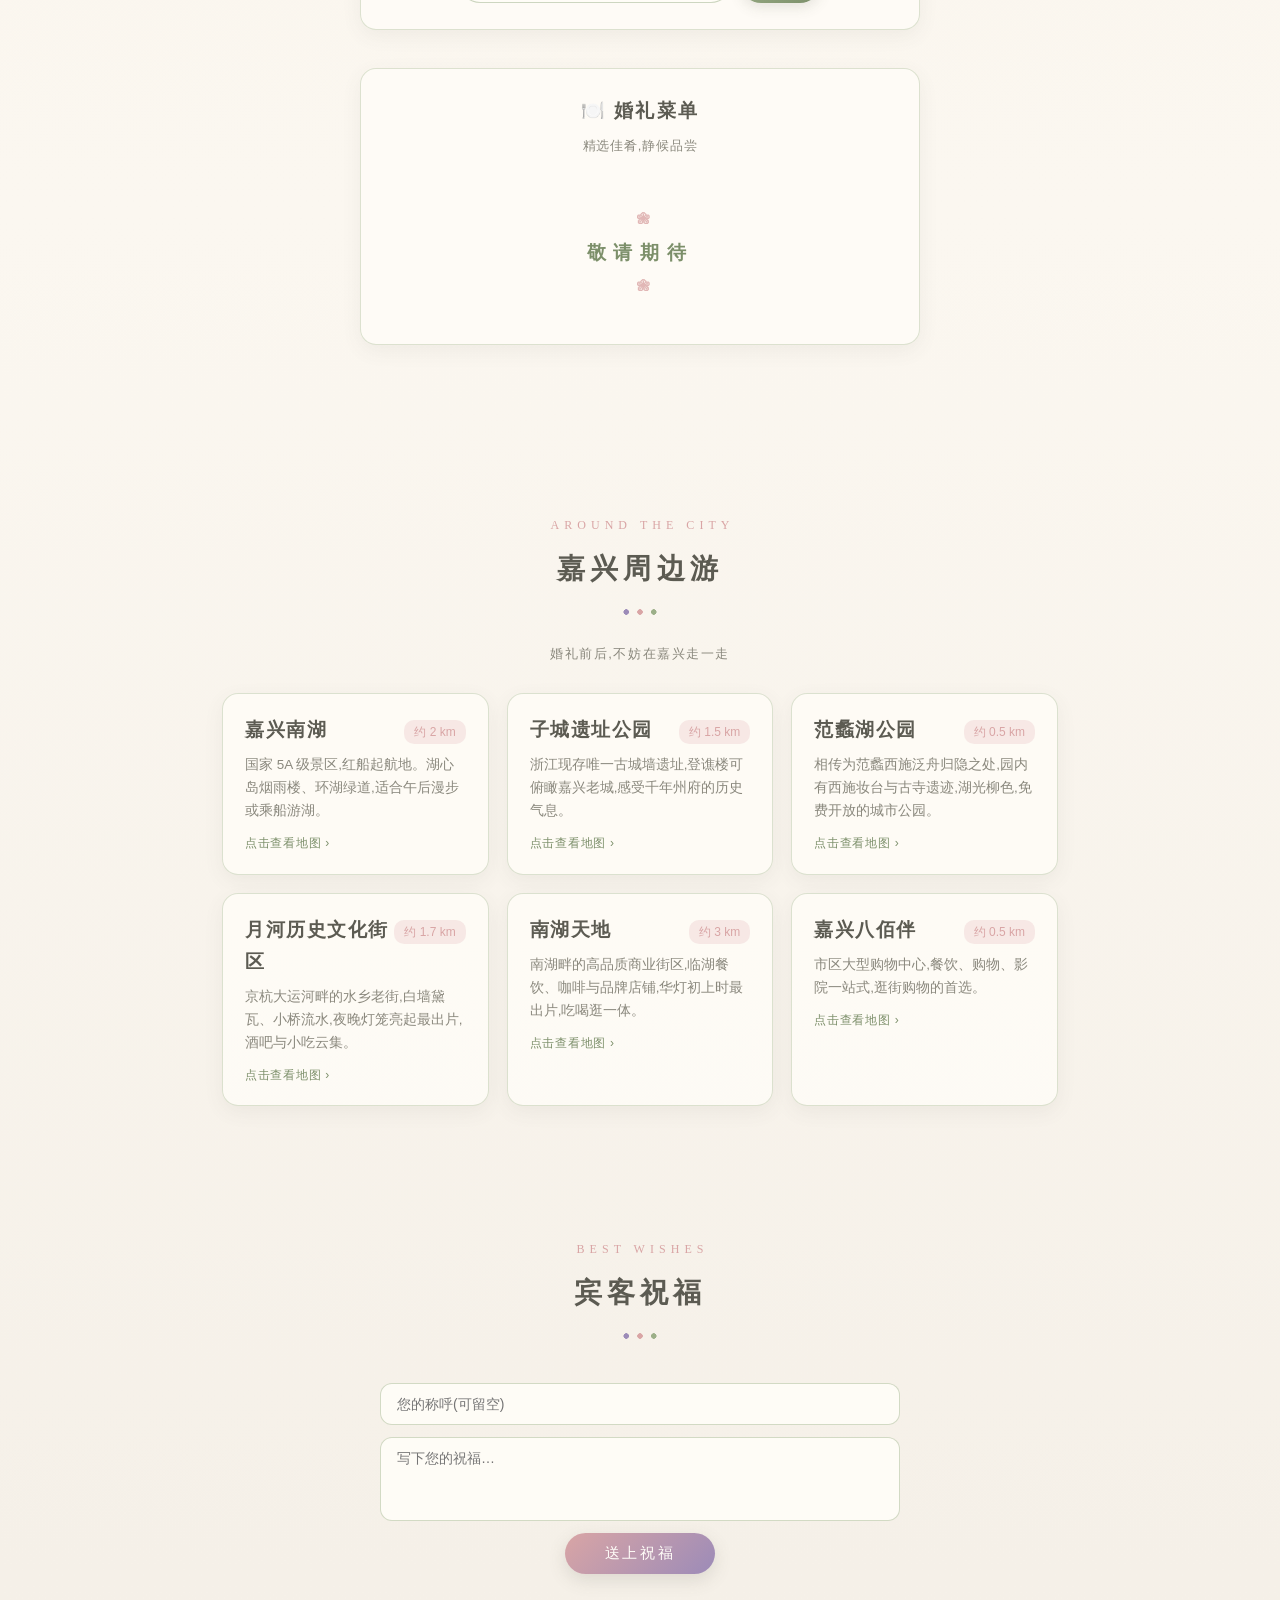
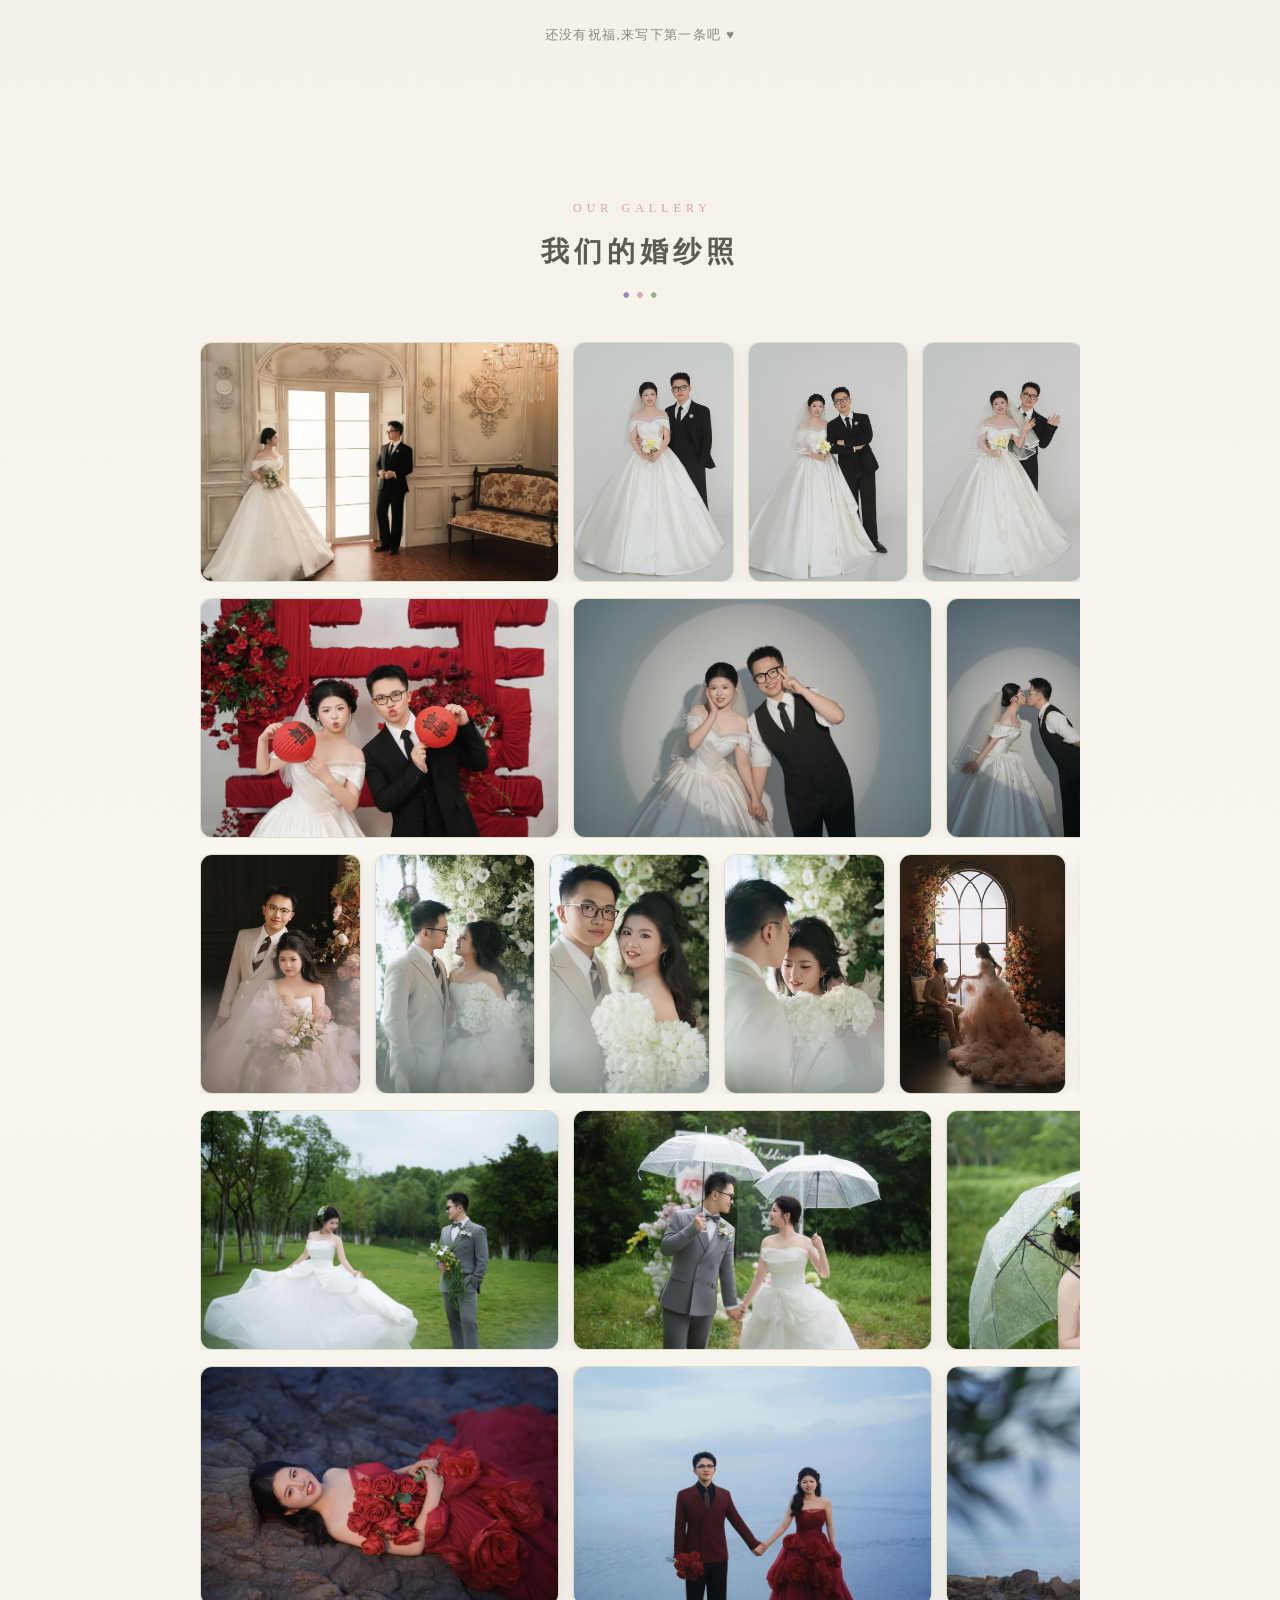
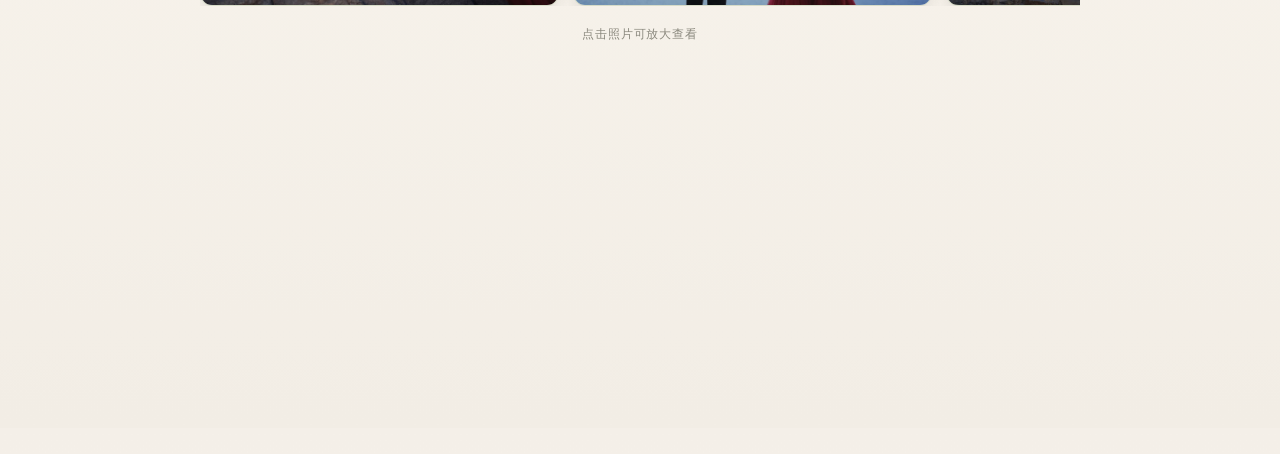
==== commit ff058e9a: "update" ====
--- a/index.html
+++ b/index.html
@@ -5,9 +5,13 @@
 <meta name="viewport" content="width=device-width, initial-scale=1.0, viewport-fit=cover">
 <title>王宇晨 &amp; 周婷 · 婚礼邀请函</title>
 <meta name="description" content="诚挚邀请您参加王宇晨与周婷的婚礼 · 2026年10月10日 18:18 · 嘉兴隆聚时令海鲜金悦店">
+<meta property="og:locale" content="zh_CN">
 <meta property="og:title" content="王宇晨 &amp; 周婷 · 婚礼邀请函">
 <meta property="og:description" content="2026年10月10日 18:18 · 嘉兴市南湖区中山东路875号 隆聚时令海鲜金悦店">
-<meta property="og:image" content="images/wedding/w01.jpg">
+<meta property="og:image" content="images/share-card.jpg">
+<meta property="og:image:width" content="1200">
+<meta property="og:image:height" content="630">
+<meta property="og:image:type" content="image/jpeg">
 <meta property="og:type" content="website">
 <link rel="stylesheet" href="css/style.css">
 </head>
--- a/css/style.css
+++ b/css/style.css
@@ -33,7 +33,14 @@
 body {
   font-family: var(--sans);
   color: var(--ink);
-  background-color: var(--cream);
+  background: linear-gradient(to bottom,
+    #F4EFE8 0%,
+    #FBF7F0 15%,
+    #F8F3EA 30%,
+    #FBF7F0 50%,
+    #F5F0E8 70%,
+    #FBF7F0 85%,
+    #F2EDE5 100%);
   line-height: 1.7;
   overflow-x: hidden;
   -webkit-tap-highlight-color: transparent;
@@ -424,7 +431,7 @@
   letter-spacing: .08em;
 }
 
-/* ---------- 首页(照片背景 + 子项目入口) ---------- */
+/* ---------- 首页(莫奈花园主题:睡莲池印象) ---------- */
 .hero {
   min-height: 100vh;
   min-height: 100svh;
@@ -434,21 +441,6 @@
   padding: 48px 24px 64px;
   position: relative;
   overflow: hidden;
-}
-.hero-bg {
-  position: absolute;
-  inset: 0;
-  /* 背景图由 js/main.js 的 CONFIG.coverImage 设置 */
-  background: center / cover no-repeat, linear-gradient(160deg, #A8B89A, #E3CCD0 45%, #CFC3DE);
-  transform: scale(1.03);
-  opacity: 0;
-  transition: opacity 1.2s ease;
-}
-.hero-bg.loaded { opacity: 1; }
-.hero-shade {
-  position: absolute;
-  inset: 0;
-  background: linear-gradient(to bottom, rgba(60, 58, 52, .38), rgba(60, 58, 52, .12) 30%, rgba(60, 58, 52, .18) 68%, rgba(60, 58, 52, .55));
 }
 .hero-inner {
   position: relative;
@@ -456,16 +448,17 @@
   text-align: center;
   max-width: 560px;
   width: 100%;
-  color: #FFFDF8;
-  text-shadow: 0 2px 12px rgba(40, 38, 32, .45);
+  color: var(--ink);
+  text-shadow: 0 2px 8px rgba(255, 255, 255, .8);
 }
 .hero-en {
   font-family: Georgia, serif;
   font-size: 12px;
   letter-spacing: .5em;
   text-indent: .5em;
-  opacity: .94;
+  opacity: .7;
   margin-bottom: 20px;
+  color: var(--pink-deep);
 }
 .hero-title {
   font-family: var(--serif);
@@ -478,22 +471,24 @@
   display: inline-block;
   font-family: Georgia, serif;
   font-size: .62em;
-  color: #F5D9D9;
+  color: var(--sage);
   vertical-align: middle;
   padding: 0 6px;
 }
 .hero-sub {
   font-size: 14px;
   letter-spacing: .22em;
-  opacity: .92;
+  opacity: .8;
   margin-bottom: 10px;
+  color: var(--ink-soft);
 }
 .hero-date {
   font-family: var(--serif);
   font-size: 16px;
   letter-spacing: .12em;
-  opacity: .95;
+  opacity: .85;
   margin-bottom: 22px;
+  color: var(--sage-deep);
 }
 .countdown {
   display: flex;
@@ -505,21 +500,24 @@
   width: 58px;
   padding: 8px 0 7px;
   border-radius: 12px;
-  background: rgba(251, 247, 240, .18);
-  border: 1px solid rgba(255, 253, 248, .35);
+  background: rgba(255, 255, 255, .9);
+  border: 1px solid rgba(156, 175, 136, .3);
   backdrop-filter: blur(6px);
+  box-shadow: 0 2px 10px rgba(92, 91, 82, .15);
 }
 .cd-item span {
   display: block;
   font-family: Georgia, "Times New Roman", serif;
   font-size: 22px;
   line-height: 1.2;
+  color: var(--ink);
 }
 .cd-item em {
   font-style: normal;
   font-size: 11px;
   letter-spacing: .2em;
-  opacity: .85;
+  opacity: .7;
+  color: var(--sage-deep);
 }
 .hero-menu {
   display: flex;
@@ -534,17 +532,20 @@
   gap: 14px;
   padding: 12px 18px;
   border-radius: 14px;
-  background: rgba(251, 247, 240, .18);
-  border: 1px solid rgba(255, 253, 248, .35);
+  background: rgba(255, 255, 255, .88);
+  border: 1px solid rgba(156, 175, 136, .3);
   backdrop-filter: blur(8px);
-  color: #FFFDF8;
+  color: var(--ink);
   text-decoration: none;
-  text-shadow: 0 1px 8px rgba(40, 38, 32, .4);
-  transition: background .3s, transform .3s;
+  text-shadow: none;
+  transition: all .3s;
+  box-shadow: 0 2px 10px rgba(92, 91, 82, .12);
 }
 .hero-entry:hover {
-  background: rgba(251, 247, 240, .3);
+  background: rgba(255, 255, 255, .95);
   transform: translateX(4px);
+  box-shadow: 0 4px 16px rgba(92, 91, 82, .2);
+  border-color: rgba(156, 175, 136, .45);
 }
 .he-icon { font-size: 18px; width: 26px; text-align: center; }
 .he-title {
@@ -554,76 +555,114 @@
   font-weight: 600;
   letter-spacing: .16em;
 }
-.he-arrow { font-size: 20px; opacity: .8; }
+.he-arrow { font-size: 20px; opacity: .6; }
 .hero-venue {
   font-size: 12.5px;
   letter-spacing: .14em;
-  opacity: .85;
-}
-
-/* ---------- 婚纱照分组网格相册 ---------- */
-.album-group { margin-bottom: 44px; }
-.album-cover {
+  opacity: .7;
+  color: var(--sage-deep);
+}
+
+/* ---------- 婚纱照横向滚动照片墙(五行) ---------- */
+.album-groups {
+  display: flex;
+  flex-direction: column;
+  gap: 16px;
+  margin: 0 -22px; /* 让照片墙延伸到屏幕边缘 */
+}
+
+.photo-wall-row {
   position: relative;
-  border-radius: 16px;
+  width: 100%;
+  overflow-x: auto;
+  overflow-y: hidden;
+  cursor: grab;
+  /* 隐藏滚动条 */
+  scrollbar-width: none;
+  -ms-overflow-style: none;
+}
+
+.photo-wall-row::-webkit-scrollbar {
+  display: none;
+}
+
+.photo-wall-row:active {
+  cursor: grabbing;
+}
+
+.photo-wall-track {
+  display: flex;
+  gap: 14px;
+  width: fit-content;
+  animation: scroll-left 80s linear infinite;
+}
+
+/* 奇数行向左滚动，偶数行向右滚动，速度略有差异 */
+.photo-wall-row[data-row="0"] .photo-wall-track { animation: scroll-left 90s linear infinite; }
+.photo-wall-row[data-row="1"] .photo-wall-track { animation: scroll-right 85s linear infinite; }
+.photo-wall-row[data-row="2"] .photo-wall-track { animation: scroll-left 95s linear infinite; }
+.photo-wall-row[data-row="3"] .photo-wall-track { animation: scroll-right 88s linear infinite; }
+.photo-wall-row[data-row="4"] .photo-wall-track { animation: scroll-left 92s linear infinite; }
+
+@keyframes scroll-left {
+  from { transform: translateX(0); }
+  to { transform: translateX(-50%); }
+}
+
+@keyframes scroll-right {
+  from { transform: translateX(-50%); }
+  to { transform: translateX(0); }
+}
+
+.photo-wall-item {
+  flex: 0 0 auto;
+  height: 240px;
+  border-radius: 12px;
   overflow: hidden;
-  cursor: zoom-in;
-  box-shadow: 0 10px 30px rgba(92, 91, 82, .16);
-  border: 1px solid rgba(156, 175, 136, .4);
-  margin-bottom: 14px;
+  cursor: pointer;
+  box-shadow: 0 4px 14px rgba(92, 91, 82, .12);
+  border: 1px solid rgba(156, 175, 136, .35);
   transition: transform .3s, box-shadow .3s;
-}
-.album-cover:hover { transform: translateY(-3px); box-shadow: 0 14px 36px rgba(92, 91, 82, .2); }
-.album-cover img {
+  background: rgba(251, 247, 240, .5);
+  user-select: none;
+  -webkit-user-select: none;
+}
+
+.photo-wall-item:hover {
+  transform: translateY(-4px);
+  box-shadow: 0 10px 24px rgba(92, 91, 82, .2);
+  z-index: 2;
+}
+
+.photo-wall-item img {
+  width: 100%;
+  height: 100%;
+  object-fit: cover;
   display: block;
-  width: 100%;
-  aspect-ratio: 16 / 9;
-  object-fit: cover;
-}
-/* 竖版封面图自适应 3:4,避免裁切 */
-.album-cover.portrait img { aspect-ratio: 3 / 4; }
-.album-cover-shade {
-  position: absolute;
-  inset: 0;
-  background: linear-gradient(to top, rgba(60, 58, 52, .35), rgba(60, 58, 52, 0) 40%);
-}
-.album-cover-count {
-  position: absolute;
-  top: 10px;
-  right: 12px;
-  z-index: 2;
-  font-size: 11.5px;
-  letter-spacing: .06em;
-  color: #FFFDF8;
-  background: rgba(60, 58, 52, .42);
-  border-radius: 12px;
-  padding: 3px 10px;
-  backdrop-filter: blur(4px);
-}
-.album-grid {
-  columns: 2;
-  column-gap: 12px;
-}
-.album-grid .photo-item {
-  display: block;
-  width: 100%;
-  margin-bottom: 12px;
-  border-radius: 12px;
-  cursor: zoom-in;
-  border: 1px solid rgba(156, 175, 136, .35);
-  box-shadow: 0 4px 14px rgba(92, 91, 82, .1);
-  transition: transform .3s, box-shadow .3s;
-  break-inside: avoid;
-  background: rgba(251, 247, 240, .5);
-  min-height: 60px;
-}
-.album-grid .photo-item:hover {
-  transform: translateY(-3px);
-  box-shadow: 0 10px 24px rgba(92, 91, 82, .16);
-}
-@media (min-width: 720px) {
-  .album-grid { columns: 3; column-gap: 14px; }
-  .album-grid .photo-item { margin-bottom: 14px; }
+  pointer-events: none;
+  -webkit-user-drag: none;
+  user-select: none;
+}
+
+/* 响应式调整照片墙高度 */
+@media (max-width: 560px) {
+  .photo-wall-item {
+    height: 180px;
+  }
+  .album-groups {
+    gap: 12px;
+    margin: 0 -16px;
+  }
+  .photo-wall-track {
+    gap: 10px;
+  }
+}
+
+/* 用户设置了减少动画时，停止滚动 */
+@media (prefers-reduced-motion: reduce) {
+  .photo-wall-track {
+    animation: none !important;
+  }
 }
 
 /* ---------- 流程时间轴 ---------- */
@@ -1225,8 +1264,24 @@
   opacity: 1;
   transform: none;
 }
+/* 照片墙行淡入(依次渐入) */
+.photo-wall-row {
+  opacity: 0;
+  transform: translateX(-20px);
+  transition: opacity .6s ease, transform .6s ease;
+}
+.photo-wall-row.revealed {
+  opacity: 1;
+  transform: translateX(0);
+}
+.photo-wall-row[data-row="0"] { transition-delay: 0s; }
+.photo-wall-row[data-row="1"] { transition-delay: .1s; }
+.photo-wall-row[data-row="2"] { transition-delay: .2s; }
+.photo-wall-row[data-row="3"] { transition-delay: .3s; }
+.photo-wall-row[data-row="4"] { transition-delay: .4s; }
 @media (prefers-reduced-motion: reduce) {
   .reveal { opacity: 1; transform: none; transition: none; }
+  .photo-wall-row { opacity: 1; transform: none; transition: none; }
 }
 
 /* ---------- 响应式 ---------- */
@@ -1246,4 +1301,60 @@
 @media (prefers-reduced-motion: reduce) {
   html { scroll-behavior: auto; }
   .petal, .music-btn.playing .music-icon { animation: none; }
-}
+  .meteor-photo { animation: none !important; }
+}
+
+/* ---------- 流星雨效果（文件夹5的照片） ---------- */
+.meteor-shower {
+  position: fixed;
+  inset: 0;
+  pointer-events: none;
+  z-index: 1;
+  overflow: hidden;
+}
+
+.meteor-photo {
+  position: absolute;
+  pointer-events: auto;
+  cursor: pointer;
+  border-radius: 12px;
+  overflow: hidden;
+  box-shadow: 0 8px 24px rgba(92, 91, 82, .2);
+  border: 2px solid rgba(255, 255, 255, .8);
+  animation: meteor-fall linear forwards;
+  opacity: 0;
+  transition: transform .3s, box-shadow .3s;
+}
+
+.meteor-photo:hover {
+  transform: scale(1.1);
+  box-shadow: 0 12px 32px rgba(92, 91, 82, .3);
+  z-index: 10;
+}
+
+.meteor-photo img {
+  width: 100%;
+  height: 100%;
+  object-fit: cover;
+  display: block;
+  pointer-events: none;
+  -webkit-user-drag: none;
+  user-select: none;
+}
+
+@keyframes meteor-fall {
+  0% {
+    transform: translate(0, 0) rotate(-15deg);
+    opacity: 0;
+  }
+  5% {
+    opacity: 0.9;
+  }
+  95% {
+    opacity: 0.8;
+  }
+  100% {
+    transform: translate(calc(-30vw - 200px), calc(100vh + 300px)) rotate(-15deg);
+    opacity: 0;
+  }
+}
